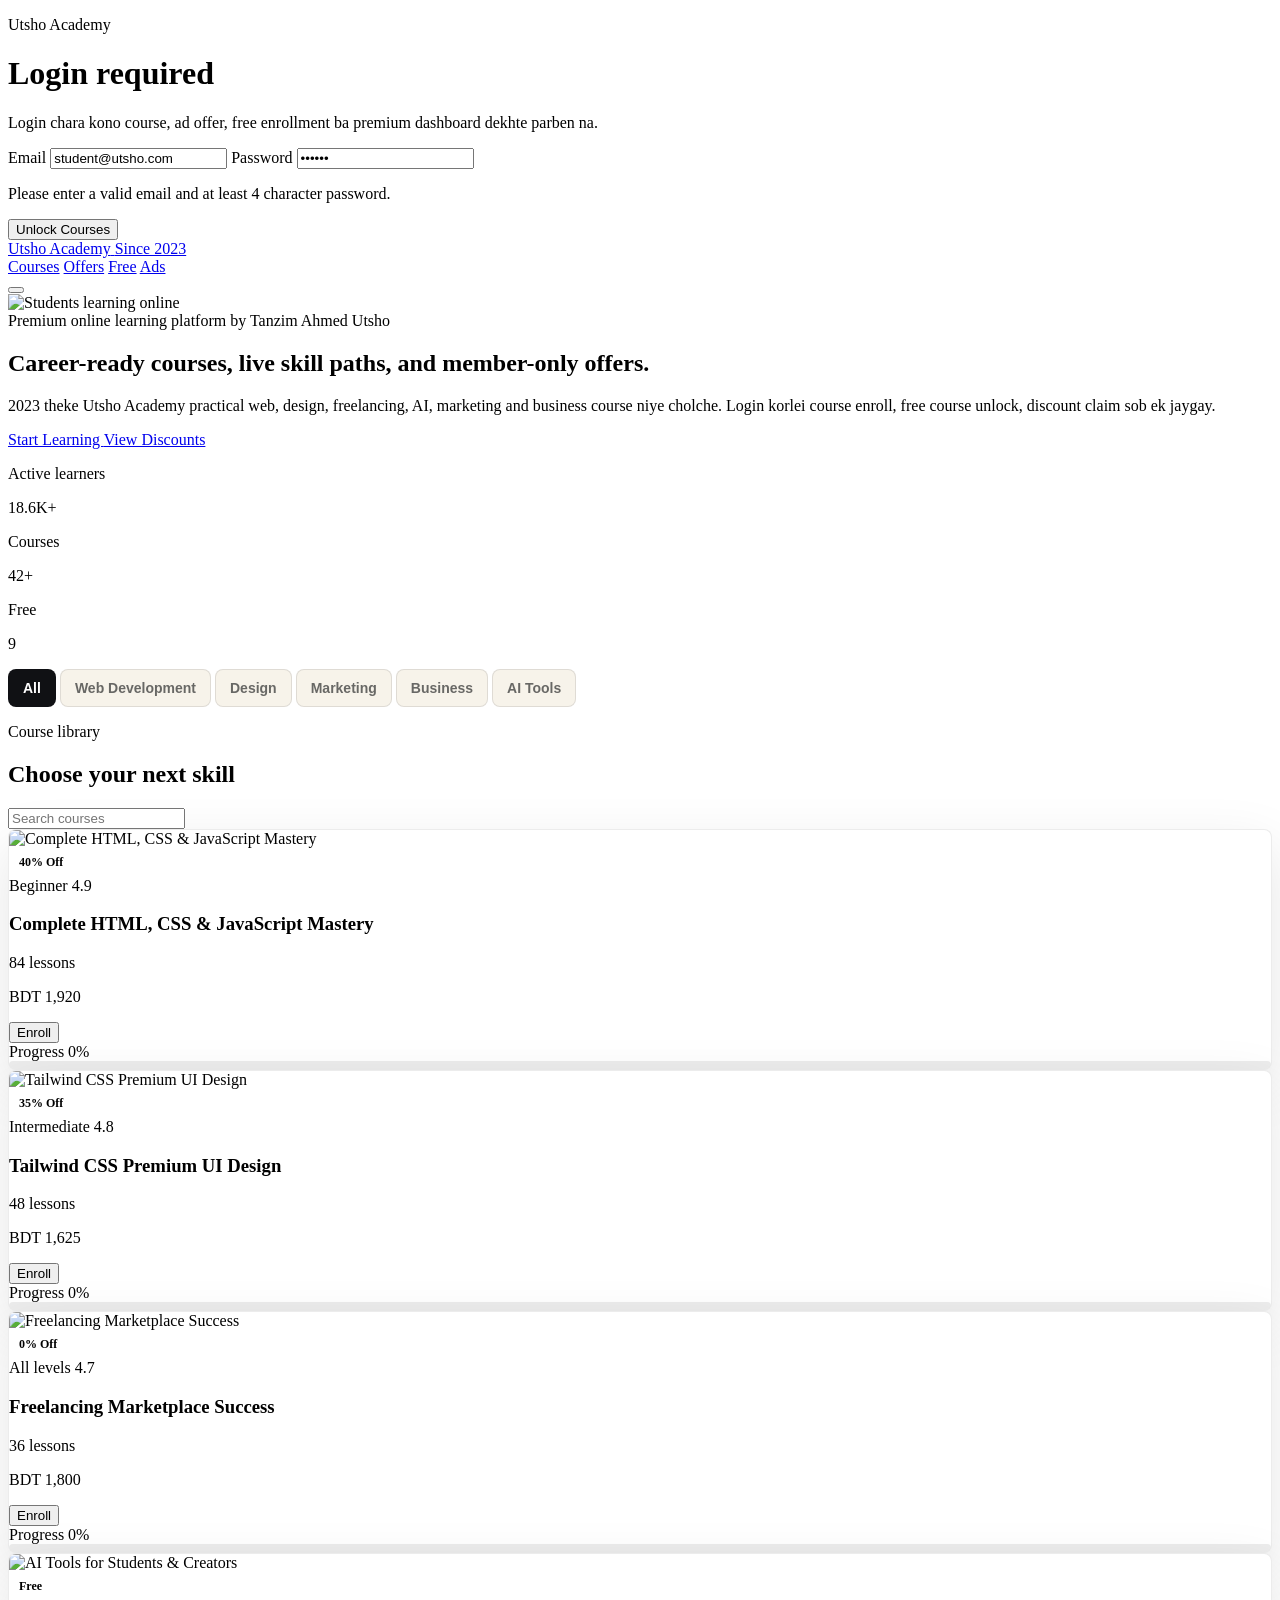
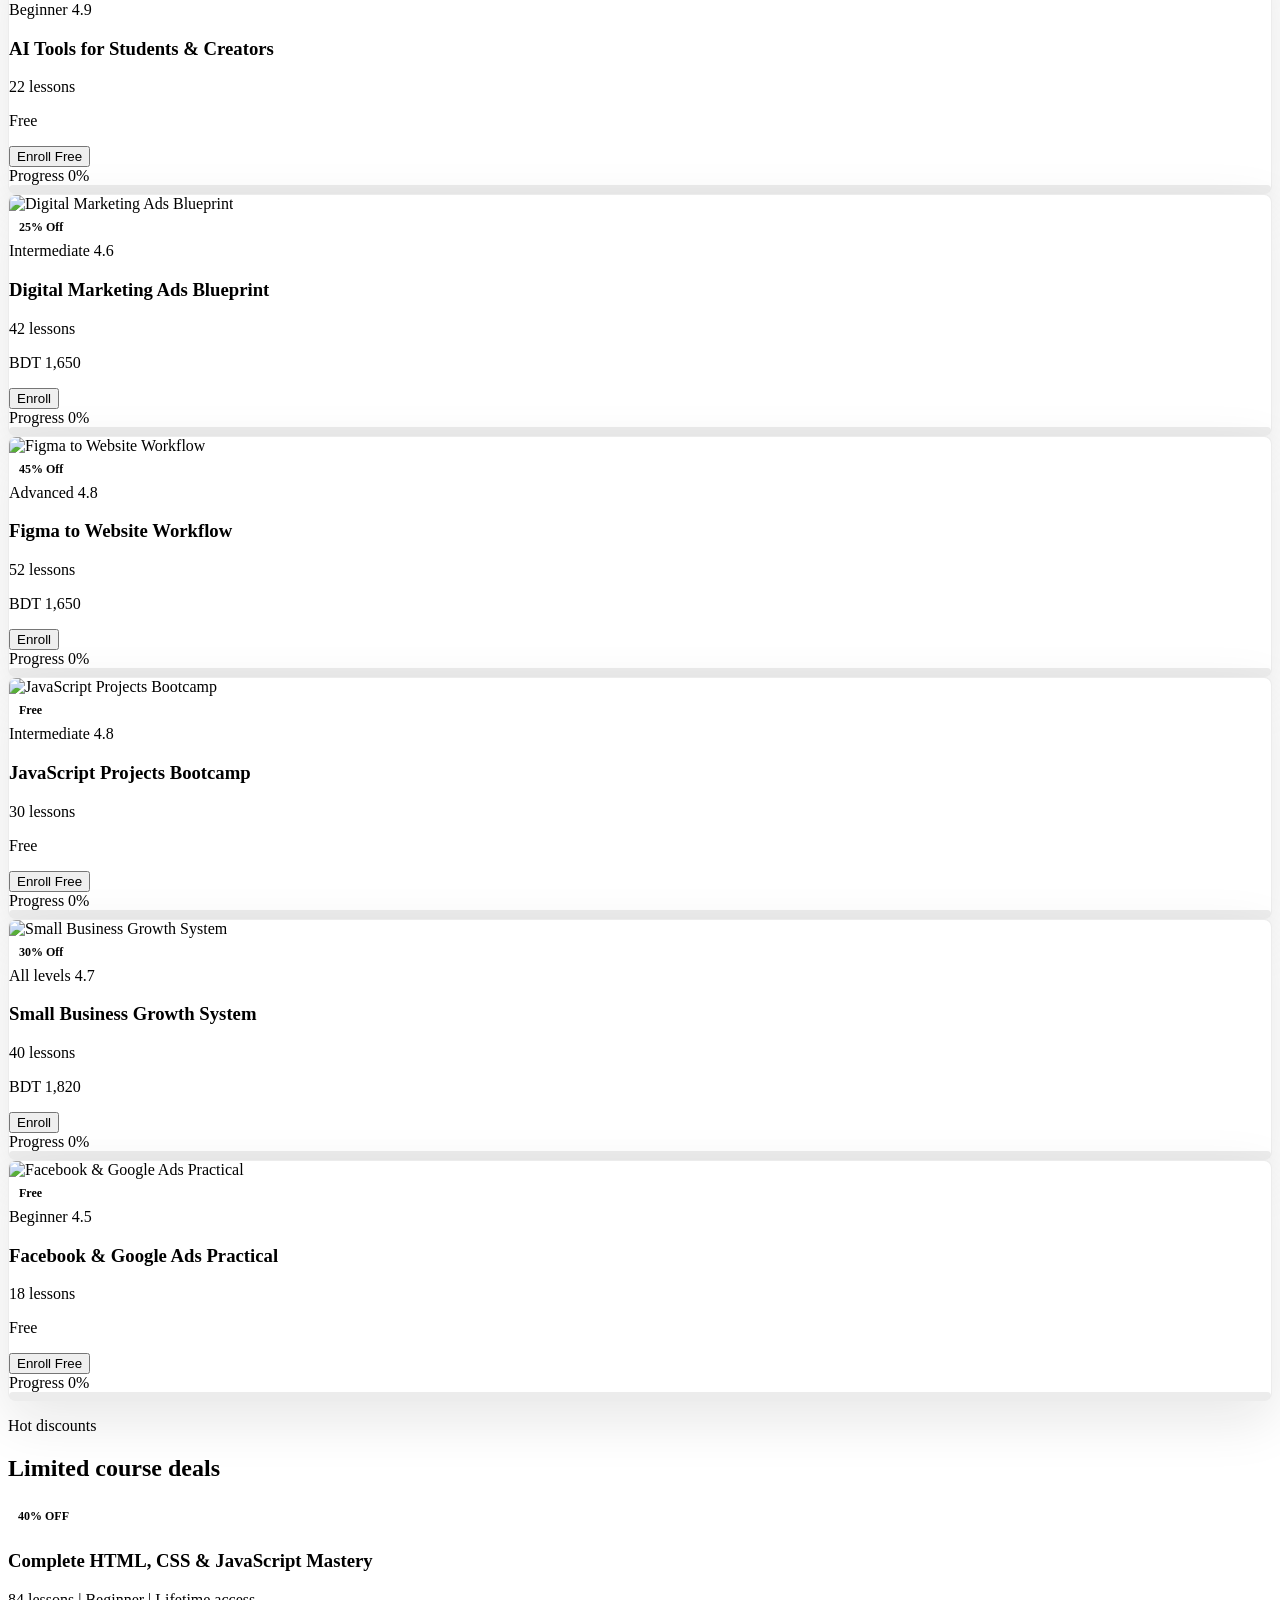
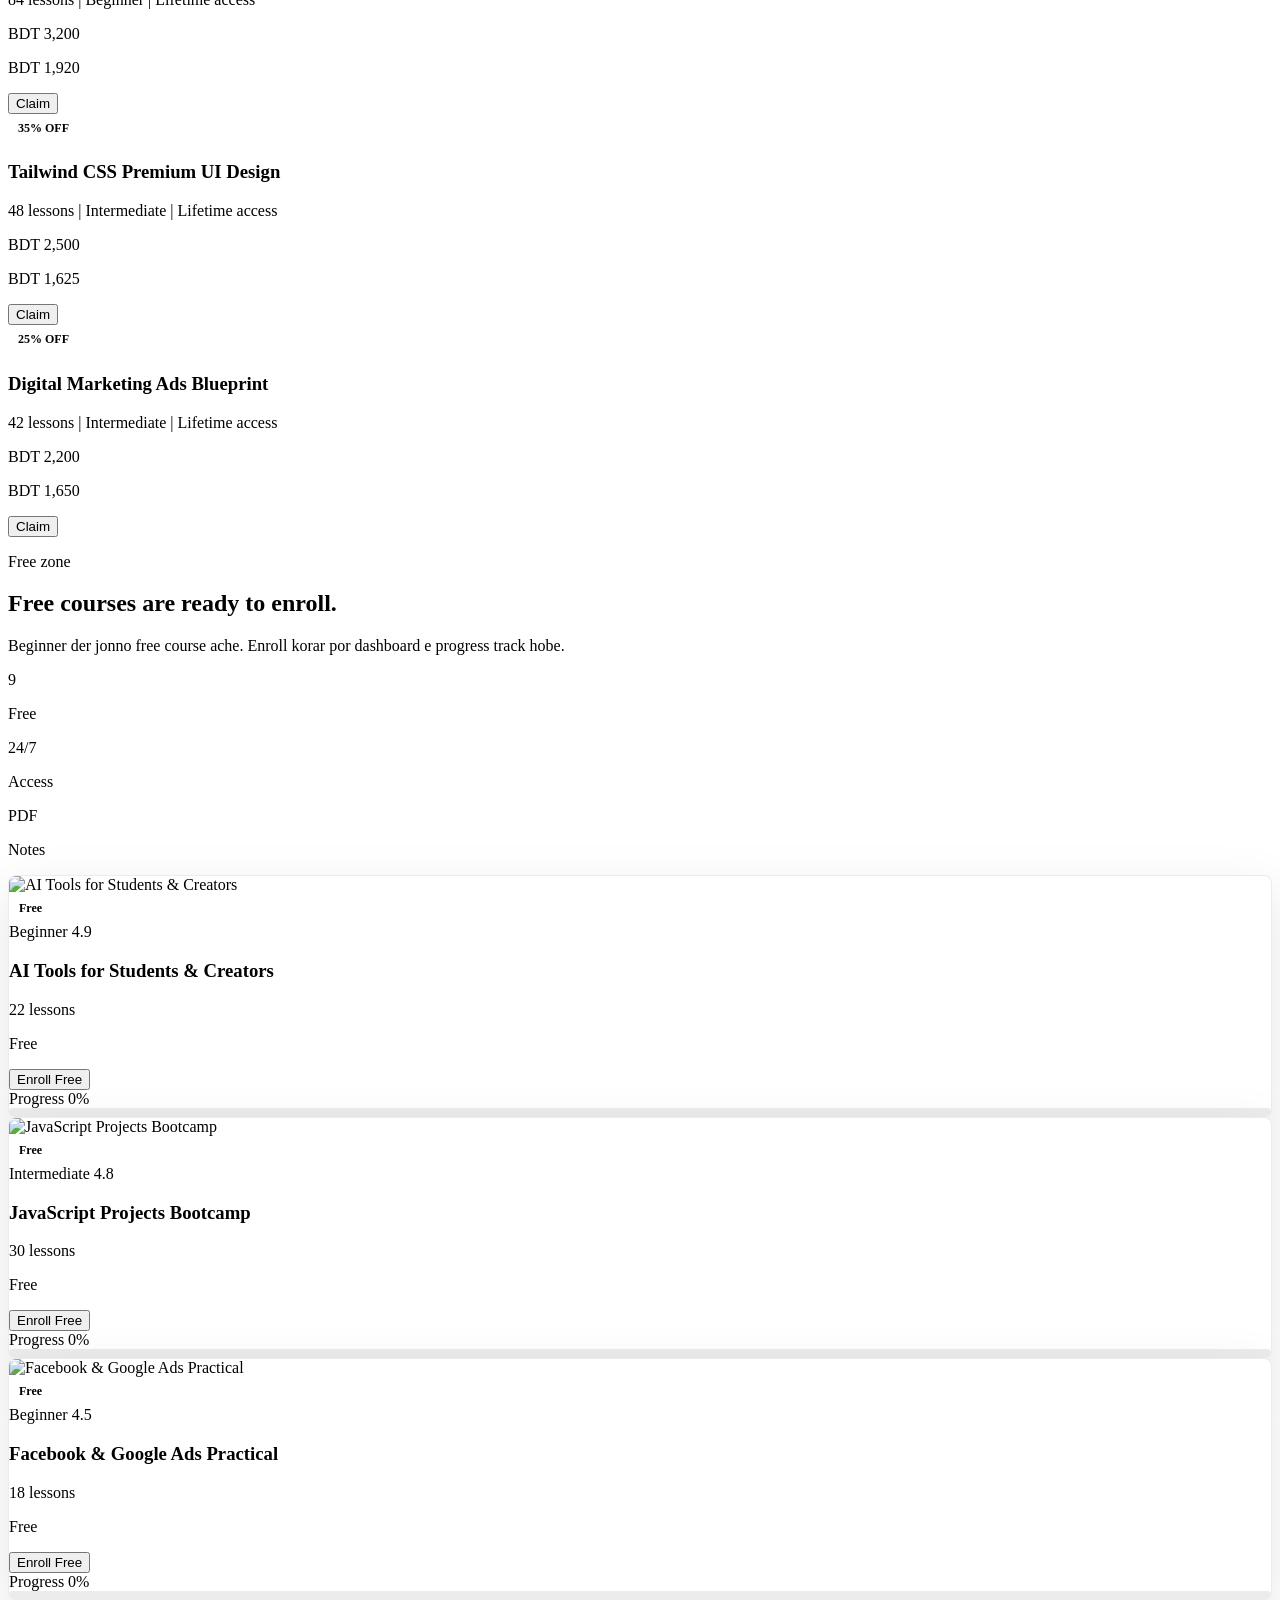
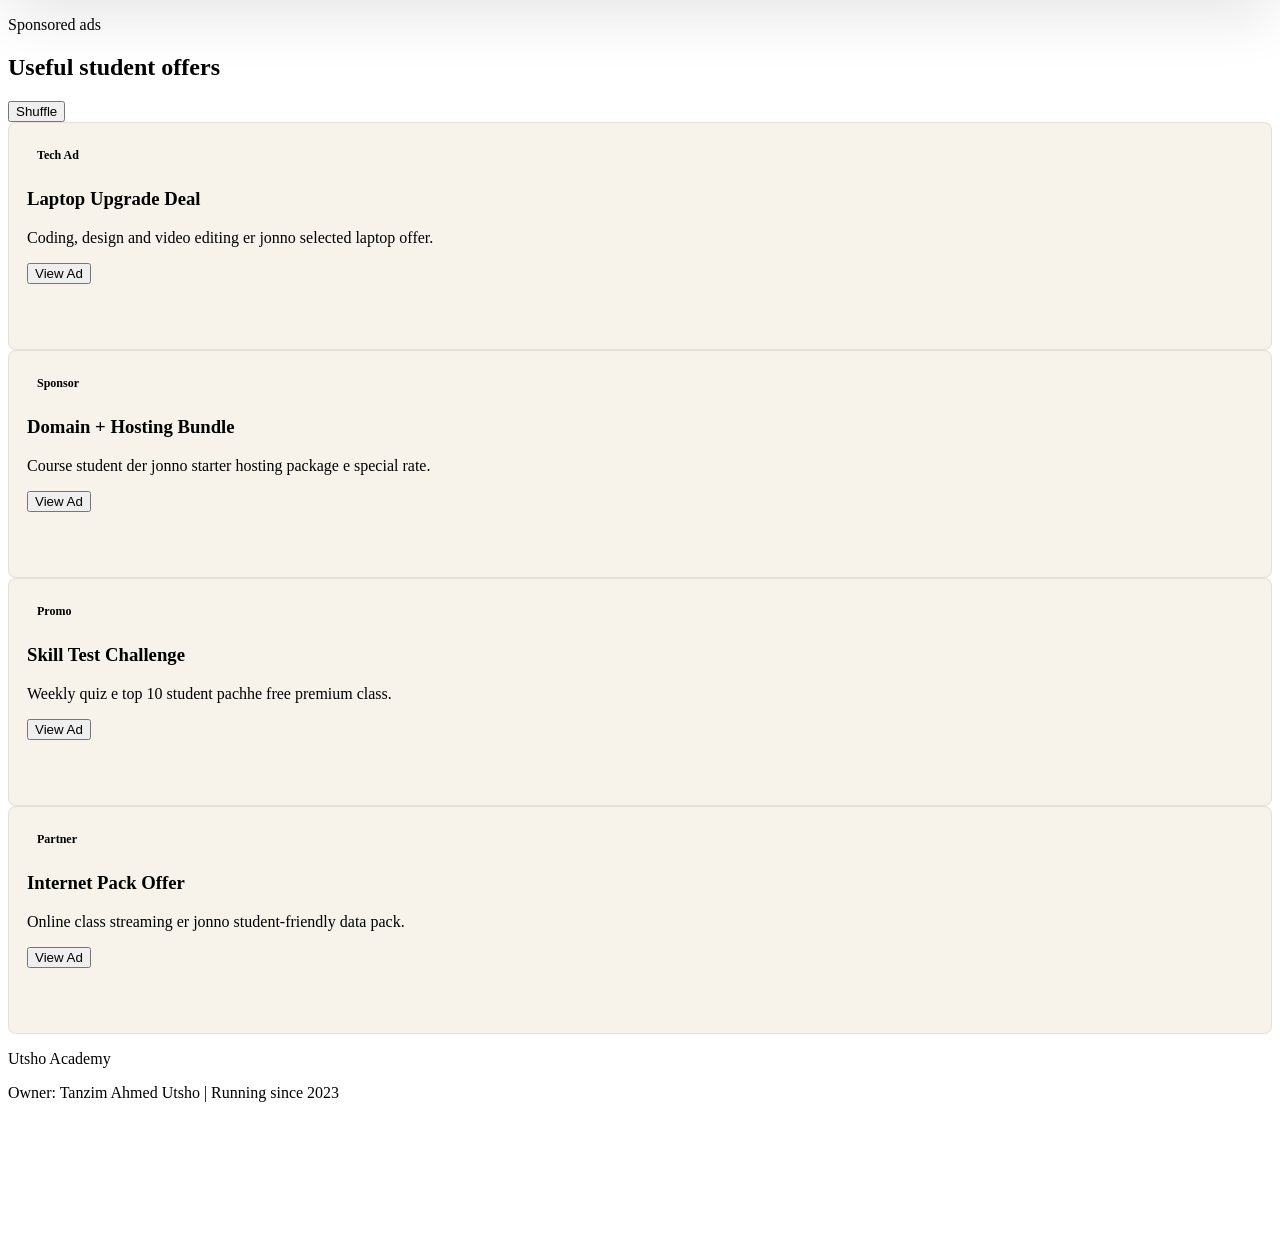
==== index.html @ 6c462307 "project setup and home page" ====
<!DOCTYPE html>
<html lang="en">
  <head>
    <meta charset="UTF-8" />
    <meta name="viewport" content="width=device-width, initial-scale=1.0" />
    <title>Utsho Academy | Premium Online Courses</title>
    <script src="https://cdn.tailwindcss.com"></script>
    <script>
      tailwind.config = {
        theme: {
          extend: {
            fontFamily: {
              display: ["Inter", "ui-sans-serif", "system-ui"],
            },
            colors: {
              ink: "#101114",
              gold: "#d8a84f",
              mint: "#2fbf8f",
              fire: "#ff6b4a",
            },
            boxShadow: {
              glow: "0 24px 80px rgba(216, 168, 79, .22)",
              panel: "0 18px 55px rgba(16, 17, 20, .12)",
            },
          },
        },
      };
    </script>
    <link rel="preconnect" href="https://fonts.googleapis.com" />
    <link rel="preconnect" href="https://fonts.gstatic.com" crossorigin />
    <link
      href="https://fonts.googleapis.com/css2?family=Inter:wght@400;500;600;700;800;900&display=swap"
      rel="stylesheet"
    />
    <link rel="stylesheet" href="styles.css" />
  </head>
  <body class="bg-[#f7f3ea] font-display text-ink">
    <div id="loginGate" class="fixed inset-0 z-50 grid place-items-center bg-ink/95 px-4">
      <div class="absolute inset-0 login-visual"></div>
      <div class="relative w-full max-w-md overflow-hidden rounded-lg border border-white/15 bg-white/10 p-6 text-white shadow-glow backdrop-blur-2xl">
        <div class="mb-6 flex items-center justify-between">
          <div>
            <p class="text-sm font-semibold uppercase tracking-[0.24em] text-gold">Utsho Academy</p>
            <h1 class="mt-2 text-3xl font-black">Login required</h1>
          </div>
          <div class="grid h-12 w-12 place-items-center rounded-lg bg-gold text-ink">
            <i data-lucide="lock-keyhole" class="h-6 w-6"></i>
          </div>
        </div>
        <p class="mb-5 text-sm leading-6 text-white/75">
          Login chara kono course, ad offer, free enrollment ba premium dashboard dekhte parben na.
        </p>
        <form id="loginForm" class="space-y-4">
          <label class="block">
            <span class="mb-2 block text-sm font-semibold text-white/80">Email</span>
            <input
              id="emailInput"
              type="email"
              required
              value="student@utsho.com"
              class="w-full rounded-lg border border-white/15 bg-white/10 px-4 py-3 text-white outline-none transition placeholder:text-white/40 focus:border-gold"
              placeholder="student@utsho.com"
            />
          </label>
          <label class="block">
            <span class="mb-2 block text-sm font-semibold text-white/80">Password</span>
            <input
              id="passwordInput"
              type="password"
              required
              value="123456"
              class="w-full rounded-lg border border-white/15 bg-white/10 px-4 py-3 text-white outline-none transition placeholder:text-white/40 focus:border-gold"
              placeholder="123456"
            />
          </label>
          <p id="loginError" class="hidden rounded-lg bg-fire/15 px-4 py-3 text-sm text-red-100">
            Please enter a valid email and at least 4 character password.
          </p>
          <button type="submit" class="flex w-full items-center justify-center gap-2 rounded-lg bg-gold px-5 py-3 font-black text-ink transition hover:bg-[#e6bd68]">
            <i data-lucide="log-in" class="h-5 w-5"></i>
            Unlock Courses
          </button>
        </form>
      </div>
    </div>

    <main id="app" class="min-h-screen opacity-0 transition duration-500">
      <header class="sticky top-0 z-40 border-b border-black/5 bg-[#f7f3ea]/85 backdrop-blur-xl">
        <nav class="mx-auto flex max-w-7xl items-center justify-between px-4 py-4 sm:px-6 lg:px-8">
          <a href="#home" class="flex items-center gap-3">
            <span class="grid h-10 w-10 place-items-center rounded-lg bg-ink text-gold">
              <i data-lucide="graduation-cap" class="h-5 w-5"></i>
            </span>
            <span>
              <span class="block text-lg font-black leading-none">Utsho Academy</span>
              <span class="text-xs font-bold uppercase tracking-[0.2em] text-black/45">Since 2023</span>
            </span>
          </a>
          <div class="hidden items-center gap-6 text-sm font-bold text-black/60 md:flex">
            <a class="hover:text-ink" href="#courses">Courses</a>
            <a class="hover:text-ink" href="#offers">Offers</a>
            <a class="hover:text-ink" href="#free">Free</a>
            <a class="hover:text-ink" href="#ads">Ads</a>
          </div>
          <div class="flex items-center gap-2">
            <span id="studentName" class="hidden rounded-lg border border-black/10 bg-white px-3 py-2 text-sm font-bold shadow-sm sm:inline-flex"></span>
            <button id="logoutBtn" class="grid h-10 w-10 place-items-center rounded-lg border border-black/10 bg-white shadow-sm transition hover:bg-ink hover:text-white" title="Logout">
              <i data-lucide="log-out" class="h-5 w-5"></i>
            </button>
          </div>
        </nav>
      </header>

      <section id="home" class="relative overflow-hidden bg-ink text-white">
        <img
          class="absolute inset-0 h-full w-full object-cover opacity-40"
          src="https://images.unsplash.com/photo-1522202176988-66273c2fd55f?auto=format&fit=crop&w=1800&q=80"
          alt="Students learning online"
        />
        <div class="absolute inset-0 bg-[linear-gradient(90deg,rgba(16,17,20,.94),rgba(16,17,20,.68),rgba(16,17,20,.25))]"></div>
        <div class="relative mx-auto grid min-h-[680px] max-w-7xl items-center gap-10 px-4 py-16 sm:px-6 lg:grid-cols-[1fr_.82fr] lg:px-8">
          <div class="max-w-3xl">
            <div class="mb-5 inline-flex items-center gap-2 rounded-lg border border-white/15 bg-white/10 px-3 py-2 text-sm font-bold text-gold backdrop-blur">
              <i data-lucide="sparkles" class="h-4 w-4"></i>
              Premium online learning platform by Tanzim Ahmed Utsho
            </div>
            <h2 class="max-w-4xl text-5xl font-black leading-[1.02] tracking-[-0.02em] sm:text-6xl lg:text-7xl">
              Career-ready courses, live skill paths, and member-only offers.
            </h2>
            <p class="mt-6 max-w-2xl text-lg leading-8 text-white/78">
              2023 theke Utsho Academy practical web, design, freelancing, AI, marketing and business course niye cholche. Login korlei course enroll, free course unlock, discount claim sob ek jaygay.
            </p>
            <div class="mt-8 flex flex-wrap gap-3">
              <a href="#courses" class="flex items-center gap-2 rounded-lg bg-gold px-5 py-3 font-black text-ink transition hover:bg-[#e8bd68]">
                <i data-lucide="play-circle" class="h-5 w-5"></i>
                Start Learning
              </a>
              <a href="#offers" class="flex items-center gap-2 rounded-lg border border-white/15 bg-white/10 px-5 py-3 font-black text-white backdrop-blur transition hover:bg-white/20">
                <i data-lucide="badge-percent" class="h-5 w-5"></i>
                View Discounts
              </a>
            </div>
          </div>
          <div class="self-end pb-2">
            <div class="grid gap-3 rounded-lg border border-white/15 bg-white/10 p-4 shadow-glow backdrop-blur-xl">
              <div class="flex items-center justify-between rounded-lg bg-white p-4 text-ink">
                <div>
                  <p class="text-sm font-bold text-black/45">Active learners</p>
                  <p class="text-3xl font-black">18.6K+</p>
                </div>
                <i data-lucide="users" class="h-8 w-8 text-mint"></i>
              </div>
              <div class="grid grid-cols-2 gap-3">
                <div class="rounded-lg bg-gold p-4 text-ink">
                  <p class="text-sm font-bold opacity-70">Courses</p>
                  <p class="text-3xl font-black">42+</p>
                </div>
                <div class="rounded-lg bg-mint p-4 text-ink">
                  <p class="text-sm font-bold opacity-70">Free</p>
                  <p class="text-3xl font-black">9</p>
                </div>
              </div>
            </div>
          </div>
        </div>
      </section>

      <section class="border-b border-black/5 bg-white py-4">
        <div class="mx-auto flex max-w-7xl gap-3 overflow-x-auto px-4 sm:px-6 lg:px-8">
          <button data-filter="all" class="filter-btn active">All</button>
          <button data-filter="web" class="filter-btn">Web Development</button>
          <button data-filter="design" class="filter-btn">Design</button>
          <button data-filter="marketing" class="filter-btn">Marketing</button>
          <button data-filter="business" class="filter-btn">Business</button>
          <button data-filter="ai" class="filter-btn">AI Tools</button>
        </div>
      </section>

      <section id="courses" class="mx-auto max-w-7xl px-4 py-14 sm:px-6 lg:px-8">
        <div class="mb-8 flex flex-col justify-between gap-4 md:flex-row md:items-end">
          <div>
            <p class="text-sm font-black uppercase tracking-[0.22em] text-gold">Course library</p>
            <h2 class="mt-2 text-4xl font-black tracking-[-0.02em]">Choose your next skill</h2>
          </div>
          <div class="relative w-full md:max-w-sm">
            <i data-lucide="search" class="pointer-events-none absolute left-4 top-1/2 h-5 w-5 -translate-y-1/2 text-black/35"></i>
            <input id="searchInput" class="w-full rounded-lg border border-black/10 bg-white py-3 pl-12 pr-4 font-semibold shadow-sm outline-none focus:border-gold" placeholder="Search courses" />
          </div>
        </div>
        <div id="courseGrid" class="grid gap-5 sm:grid-cols-2 lg:grid-cols-3"></div>
      </section>

      <section id="offers" class="bg-ink py-14 text-white">
        <div class="mx-auto max-w-7xl px-4 sm:px-6 lg:px-8">
          <div class="mb-8 flex items-end justify-between gap-4">
            <div>
              <p class="text-sm font-black uppercase tracking-[0.22em] text-gold">Hot discounts</p>
              <h2 class="mt-2 text-4xl font-black tracking-[-0.02em]">Limited course deals</h2>
            </div>
            <i data-lucide="tags" class="hidden h-10 w-10 text-gold sm:block"></i>
          </div>
          <div id="dealGrid" class="grid gap-5 md:grid-cols-3"></div>
        </div>
      </section>

      <section id="free" class="mx-auto grid max-w-7xl gap-6 px-4 py-14 sm:px-6 lg:grid-cols-[.85fr_1.15fr] lg:px-8">
        <div class="rounded-lg bg-white p-6 shadow-panel">
          <p class="text-sm font-black uppercase tracking-[0.22em] text-mint">Free zone</p>
          <h2 class="mt-2 text-4xl font-black tracking-[-0.02em]">Free courses are ready to enroll.</h2>
          <p class="mt-4 text-black/60">
            Beginner der jonno free course ache. Enroll korar por dashboard e progress track hobe.
          </p>
          <div class="mt-6 grid grid-cols-3 gap-3">
            <div class="rounded-lg bg-[#eefaf6] p-4">
              <p class="text-2xl font-black">9</p>
              <p class="text-xs font-bold text-black/45">Free</p>
            </div>
            <div class="rounded-lg bg-[#fff6e5] p-4">
              <p class="text-2xl font-black">24/7</p>
              <p class="text-xs font-bold text-black/45">Access</p>
            </div>
            <div class="rounded-lg bg-[#feece7] p-4">
              <p class="text-2xl font-black">PDF</p>
              <p class="text-xs font-bold text-black/45">Notes</p>
            </div>
          </div>
        </div>
        <div id="freeGrid" class="grid gap-5 sm:grid-cols-2"></div>
      </section>

      <section id="ads" class="bg-white py-14">
        <div class="mx-auto max-w-7xl px-4 sm:px-6 lg:px-8">
          <div class="mb-8 flex items-end justify-between gap-4">
            <div>
              <p class="text-sm font-black uppercase tracking-[0.22em] text-fire">Sponsored ads</p>
              <h2 class="mt-2 text-4xl font-black tracking-[-0.02em]">Useful student offers</h2>
            </div>
            <button id="shuffleAds" class="flex items-center gap-2 rounded-lg border border-black/10 bg-[#f7f3ea] px-4 py-3 font-black transition hover:bg-ink hover:text-white">
              <i data-lucide="shuffle" class="h-5 w-5"></i>
              Shuffle
            </button>
          </div>
          <div id="adGrid" class="grid gap-5 md:grid-cols-2 lg:grid-cols-4"></div>
        </div>
      </section>

      <footer class="bg-ink px-4 py-8 text-white sm:px-6 lg:px-8">
        <div class="mx-auto flex max-w-7xl flex-col justify-between gap-4 md:flex-row md:items-center">
          <div>
            <p class="text-xl font-black">Utsho Academy</p>
            <p class="text-sm text-white/55">Owner: Tanzim Ahmed Utsho | Running since 2023</p>
          </div>
          <div class="flex gap-2">
            <a class="footer-icon" href="#home" title="Home"><i data-lucide="home" class="h-5 w-5"></i></a>
            <a class="footer-icon" href="#courses" title="Courses"><i data-lucide="book-open" class="h-5 w-5"></i></a>
            <a class="footer-icon" href="#offers" title="Offers"><i data-lucide="gift" class="h-5 w-5"></i></a>
          </div>
        </div>
      </footer>
    </main>

    <div id="toast" class="pointer-events-none fixed bottom-5 left-1/2 z-50 hidden -translate-x-1/2 rounded-lg bg-ink px-5 py-3 text-sm font-bold text-white shadow-panel"></div>

    <script src="https://unpkg.com/lucide@latest/dist/umd/lucide.min.js"></script>
    <script src="app.js"></script>
  </body>
</html>
---- styles.css ----
html {
  scroll-behavior: smooth;
}

body {
  min-width: 320px;
}

.login-visual {
  background:
    linear-gradient(120deg, rgba(216, 168, 79, 0.2), transparent 42%),
    url("https://images.unsplash.com/photo-1516321318423-f06f85e504b3?auto=format&fit=crop&w=1600&q=80") center/cover;
  opacity: 0.42;
}

.filter-btn {
  flex: 0 0 auto;
  border: 1px solid rgba(16, 17, 20, 0.1);
  border-radius: 8px;
  background: #f7f3ea;
  padding: 10px 14px;
  font-size: 14px;
  font-weight: 800;
  color: rgba(16, 17, 20, 0.62);
  transition: 180ms ease;
}

.filter-btn:hover,
.filter-btn.active {
  background: #101114;
  color: #ffffff;
}

.course-card {
  overflow: hidden;
  border: 1px solid rgba(16, 17, 20, 0.08);
  border-radius: 8px;
  background: #ffffff;
  box-shadow: 0 18px 55px rgba(16, 17, 20, 0.1);
}

.course-card img {
  height: 210px;
  width: 100%;
  object-fit: cover;
}

.badge {
  display: inline-flex;
  align-items: center;
  gap: 6px;
  border-radius: 8px;
  padding: 7px 10px;
  font-size: 12px;
  font-weight: 900;
}

.footer-icon {
  display: grid;
  height: 42px;
  width: 42px;
  place-items: center;
  border: 1px solid rgba(255, 255, 255, 0.12);
  border-radius: 8px;
  background: rgba(255, 255, 255, 0.06);
  color: #ffffff;
  transition: 180ms ease;
}

.footer-icon:hover {
  background: #d8a84f;
  color: #101114;
}

.ad-card {
  border-radius: 8px;
  border: 1px solid rgba(16, 17, 20, 0.08);
  background: #f7f3ea;
  padding: 18px;
  min-height: 190px;
}

.progress-line {
  height: 8px;
  overflow: hidden;
  border-radius: 999px;
  background: rgba(16, 17, 20, 0.08);
}

.progress-line span {
  display: block;
  height: 100%;
  border-radius: inherit;
  background: linear-gradient(90deg, #2fbf8f, #d8a84f);
}

@media (max-width: 640px) {
  .course-card img {
    height: 190px;
  }
}
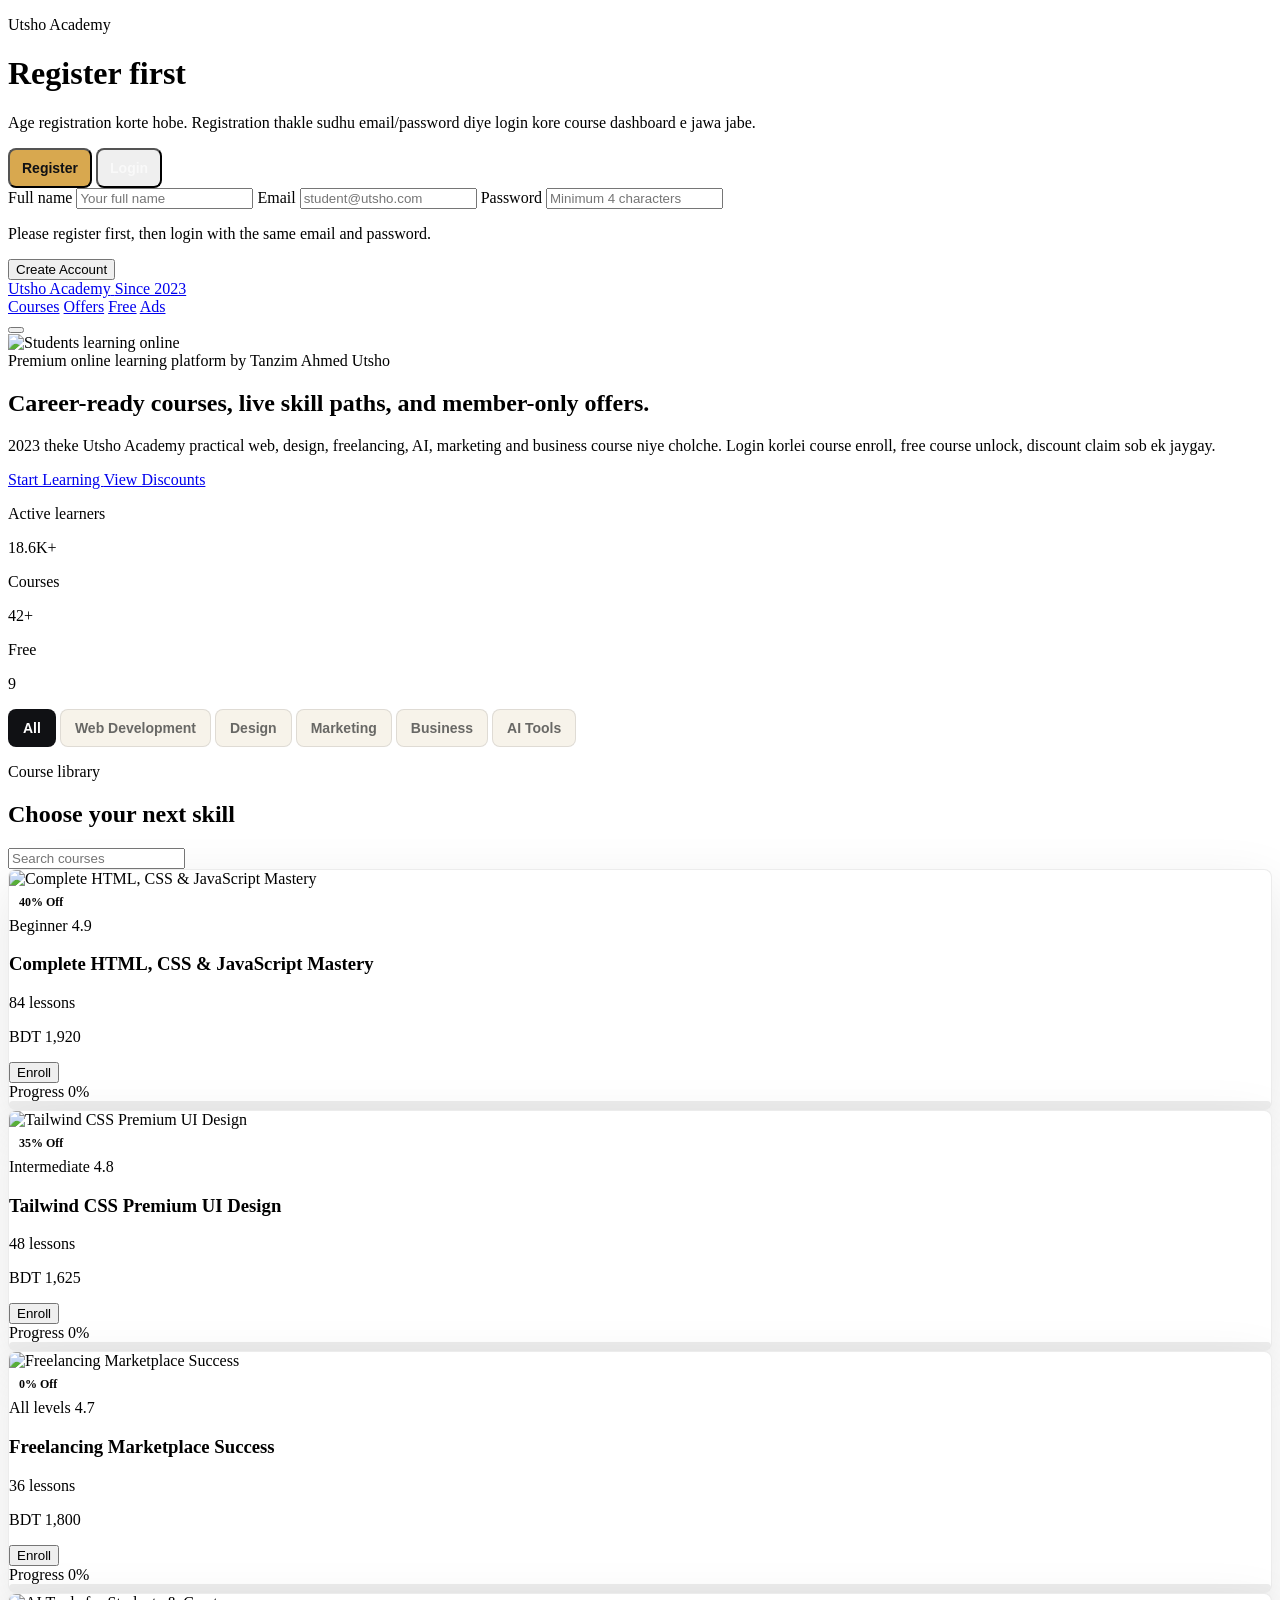
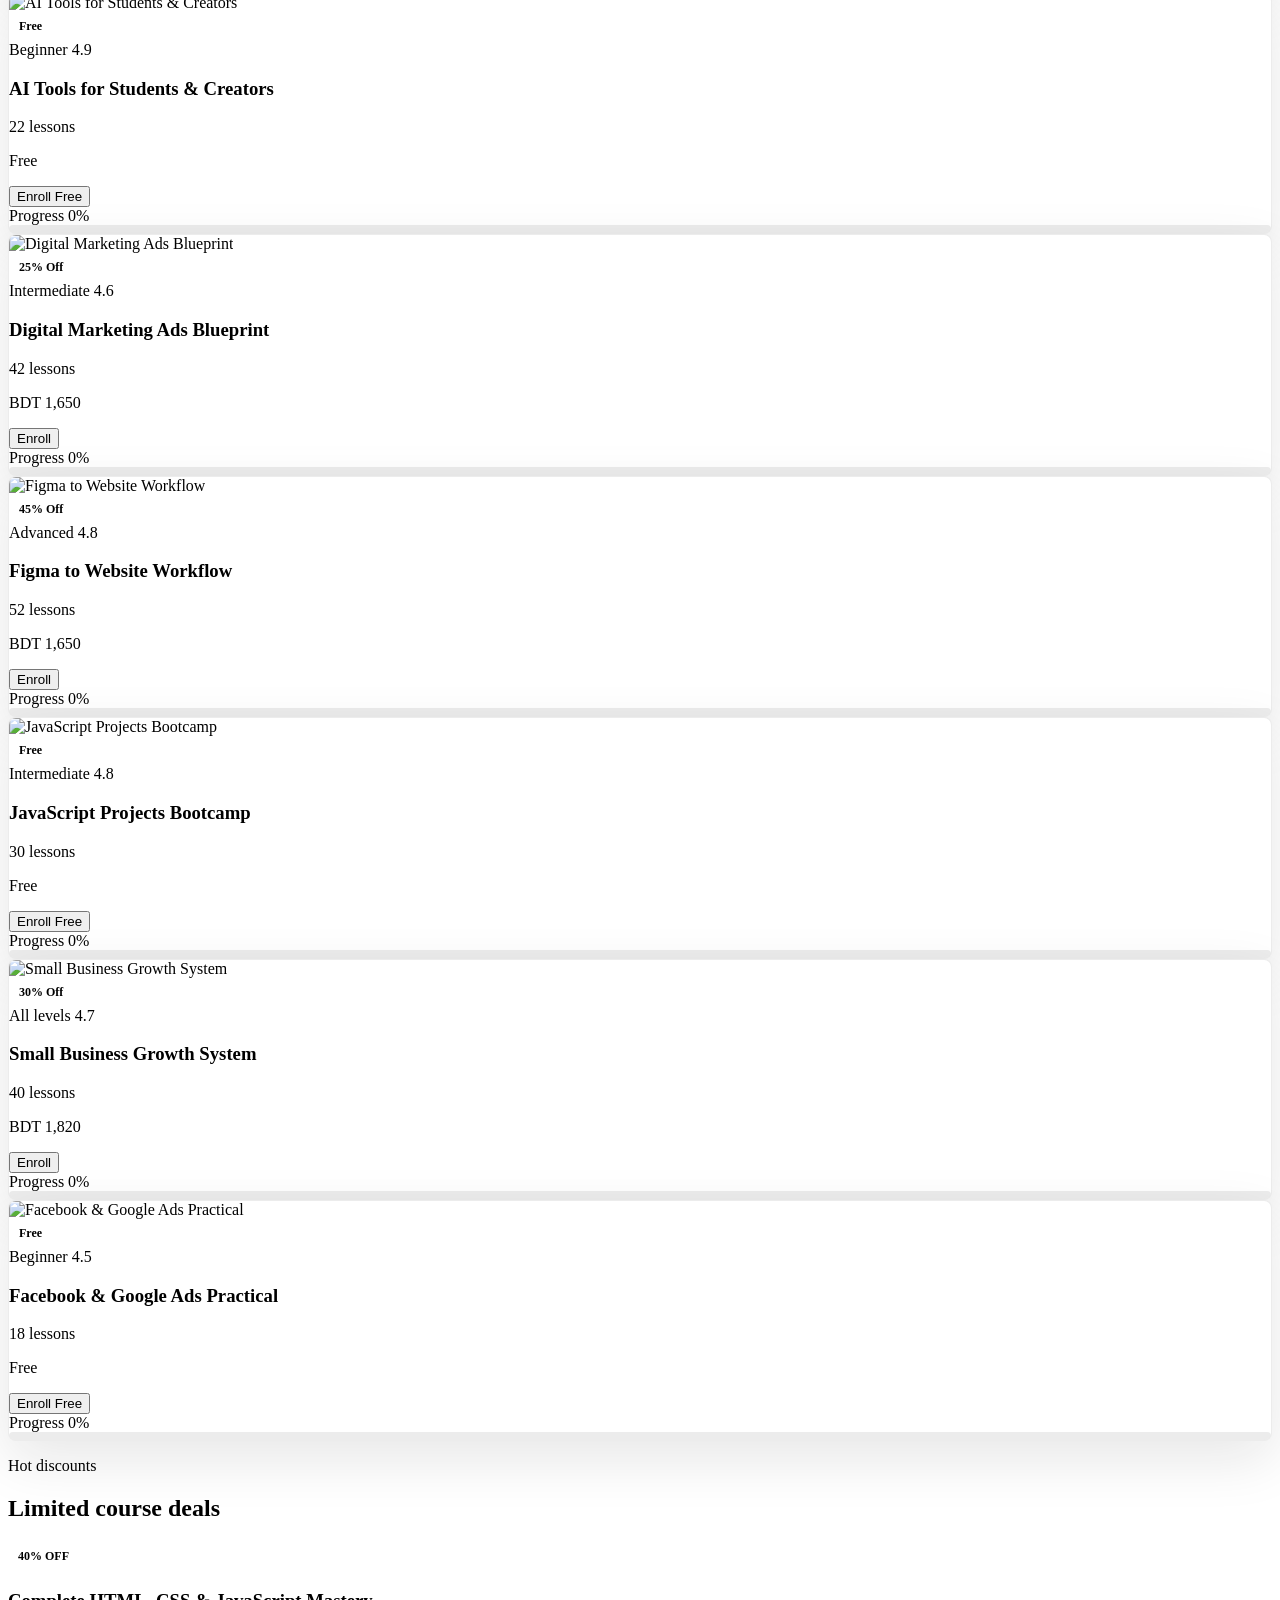
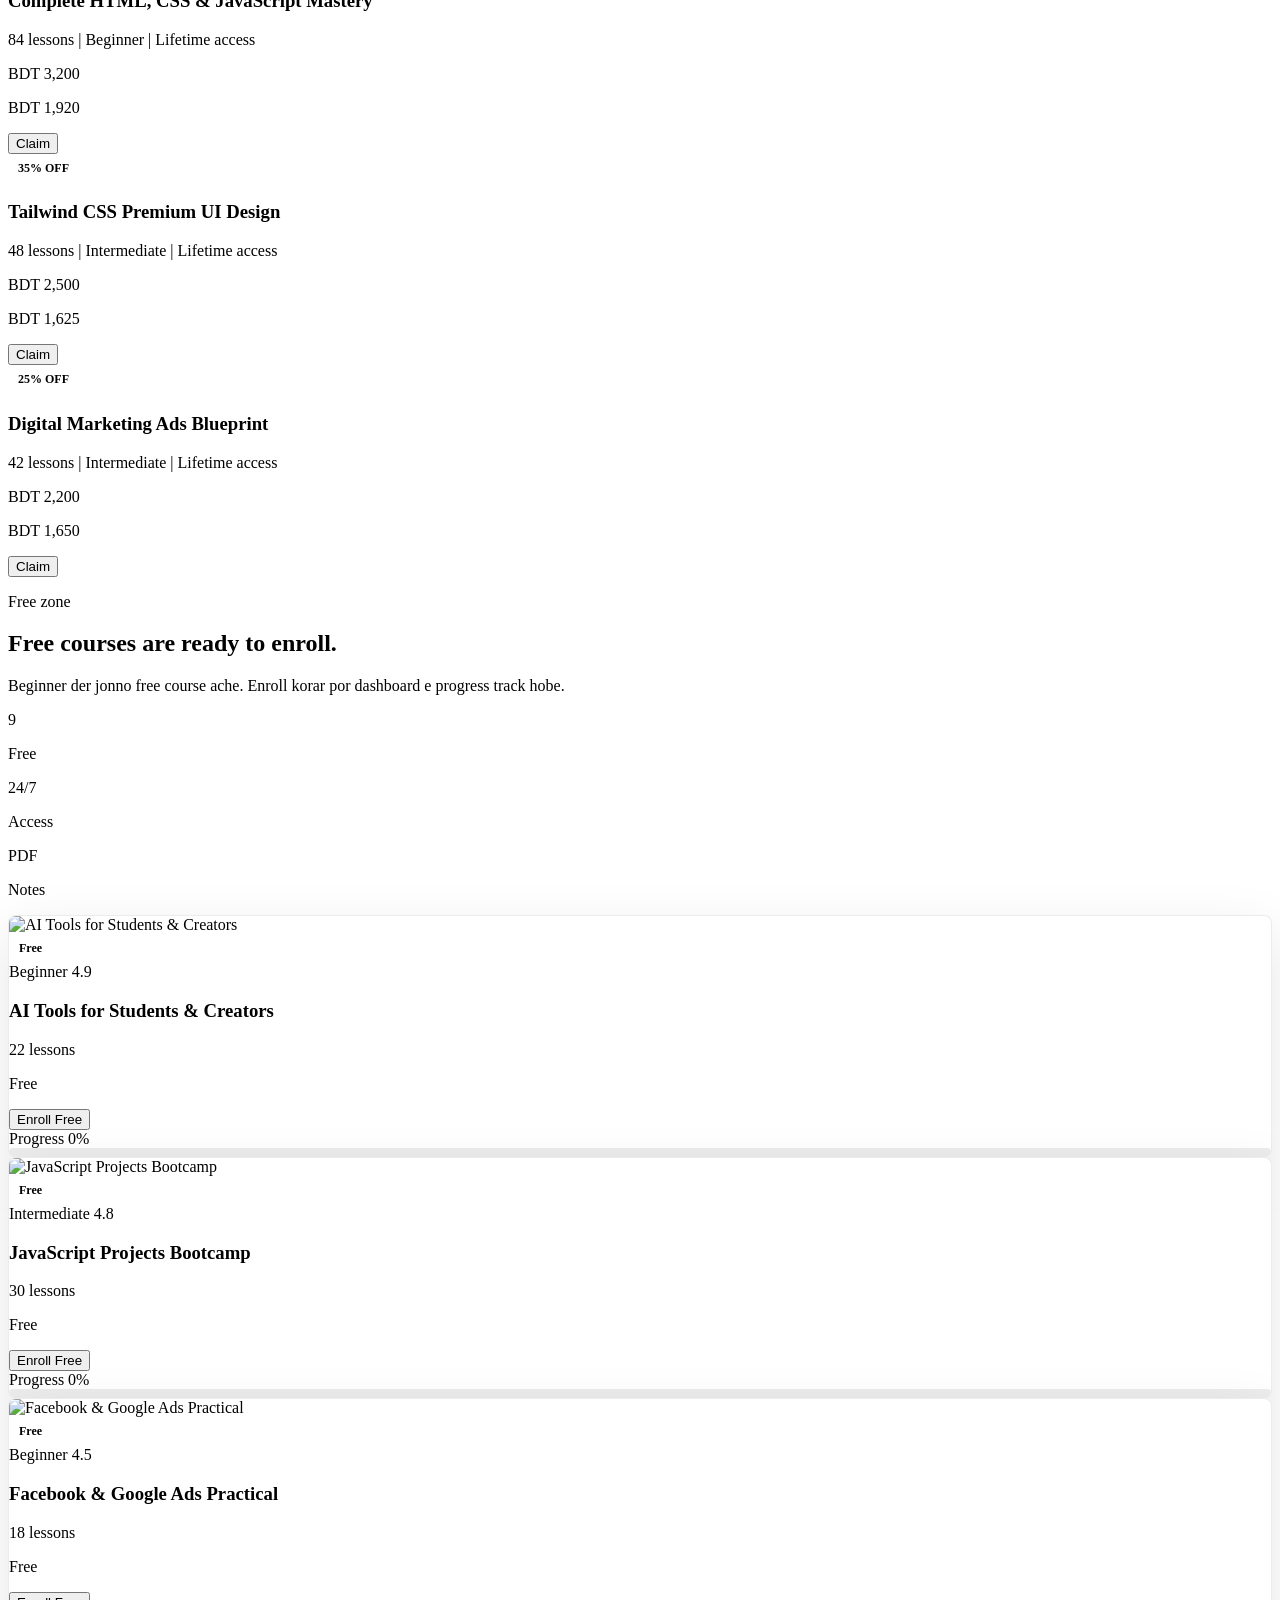
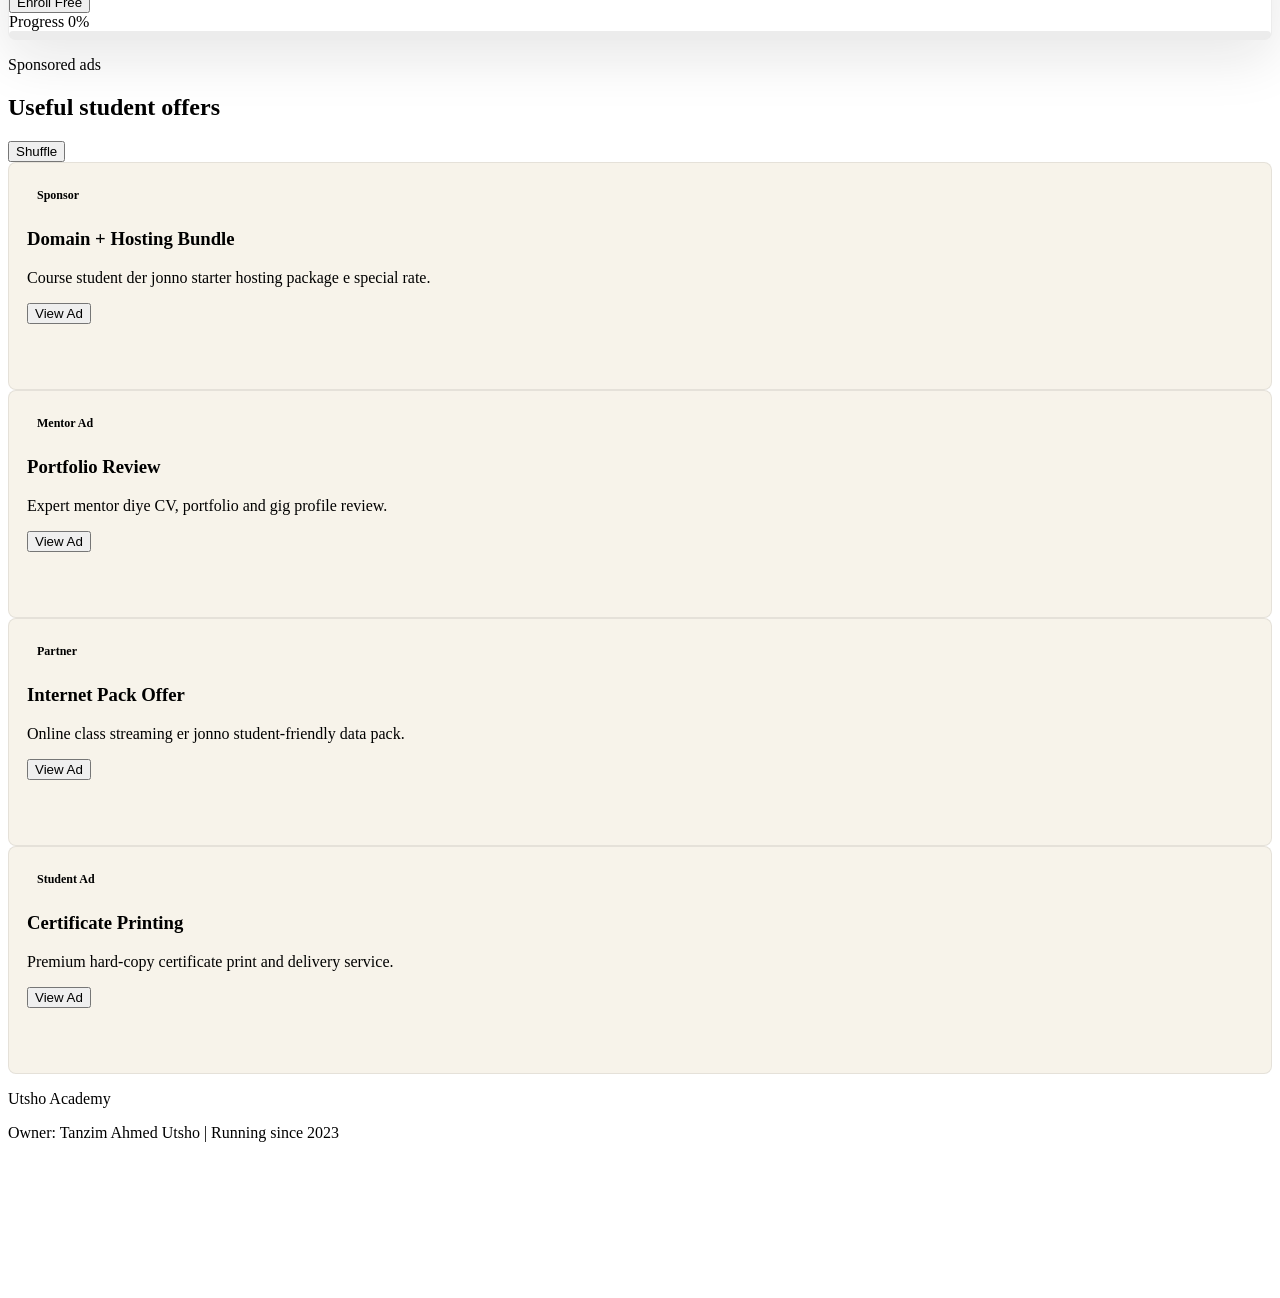
==== commit aa11dfde: "login page update and login system update" ====
--- a/index.html
+++ b/index.html
@@ -1,4 +1,4 @@
-<!DOCTYPE html>
+<!doctype html>
 <html lang="en">
   <head>
     <meta charset="UTF-8" />
@@ -35,76 +35,139 @@
     <link rel="stylesheet" href="styles.css" />
   </head>
   <body class="bg-[#f7f3ea] font-display text-ink">
-    <div id="loginGate" class="fixed inset-0 z-50 grid place-items-center bg-ink/95 px-4">
+    <div
+      id="loginGate"
+      class="fixed inset-0 z-50 grid place-items-center bg-ink/95 px-4"
+    >
       <div class="absolute inset-0 login-visual"></div>
-      <div class="relative w-full max-w-md overflow-hidden rounded-lg border border-white/15 bg-white/10 p-6 text-white shadow-glow backdrop-blur-2xl">
+      <div
+        class="relative w-full max-w-md overflow-hidden rounded-lg border border-white/15 bg-white/10 p-6 text-white shadow-glow backdrop-blur-2xl"
+      >
         <div class="mb-6 flex items-center justify-between">
           <div>
-            <p class="text-sm font-semibold uppercase tracking-[0.24em] text-gold">Utsho Academy</p>
-            <h1 class="mt-2 text-3xl font-black">Login required</h1>
-          </div>
-          <div class="grid h-12 w-12 place-items-center rounded-lg bg-gold text-ink">
+            <p
+              class="text-sm font-semibold uppercase tracking-[0.24em] text-gold"
+            >
+              Utsho Academy
+            </p>
+            <h1 id="authTitle" class="mt-2 text-3xl font-black">
+              Register first
+            </h1>
+          </div>
+          <div
+            class="grid h-12 w-12 place-items-center rounded-lg bg-gold text-ink"
+          >
             <i data-lucide="lock-keyhole" class="h-6 w-6"></i>
           </div>
         </div>
         <p class="mb-5 text-sm leading-6 text-white/75">
-          Login chara kono course, ad offer, free enrollment ba premium dashboard dekhte parben na.
+          Age registration korte hobe. Registration thakle sudhu email/password
+          diye login kore course dashboard e jawa jabe.
         </p>
+        <div
+          class="mb-5 grid grid-cols-2 gap-2 rounded-lg border border-white/15 bg-white/10 p-1"
+        >
+          <button id="registerTab" type="button" class="auth-tab active">
+            Register
+          </button>
+          <button id="loginTab" type="button" class="auth-tab">Login</button>
+        </div>
         <form id="loginForm" class="space-y-4">
+          <label id="nameField" class="block">
+            <span class="mb-2 block text-sm font-semibold text-white/80"
+              >Full name</span
+            >
+            <input
+              id="nameInput"
+              type="text"
+              required
+              value=""
+              class="w-full rounded-lg border border-white/15 bg-white/10 px-4 py-3 text-white outline-none transition placeholder:text-white/40 focus:border-gold"
+              placeholder="Your full name"
+            />
+          </label>
           <label class="block">
-            <span class="mb-2 block text-sm font-semibold text-white/80">Email</span>
+            <span class="mb-2 block text-sm font-semibold text-white/80"
+              >Email</span
+            >
             <input
               id="emailInput"
               type="email"
               required
-              value="student@utsho.com"
               class="w-full rounded-lg border border-white/15 bg-white/10 px-4 py-3 text-white outline-none transition placeholder:text-white/40 focus:border-gold"
               placeholder="student@utsho.com"
             />
           </label>
           <label class="block">
-            <span class="mb-2 block text-sm font-semibold text-white/80">Password</span>
+            <span class="mb-2 block text-sm font-semibold text-white/80"
+              >Password</span
+            >
             <input
               id="passwordInput"
               type="password"
               required
-              value="123456"
               class="w-full rounded-lg border border-white/15 bg-white/10 px-4 py-3 text-white outline-none transition placeholder:text-white/40 focus:border-gold"
-              placeholder="123456"
+              placeholder="Minimum 4 characters"
             />
           </label>
-          <p id="loginError" class="hidden rounded-lg bg-fire/15 px-4 py-3 text-sm text-red-100">
-            Please enter a valid email and at least 4 character password.
+          <p
+            id="loginError"
+            class="hidden rounded-lg bg-fire/15 px-4 py-3 text-sm text-red-100"
+          >
+            Please register first, then login with the same email and password.
           </p>
-          <button type="submit" class="flex w-full items-center justify-center gap-2 rounded-lg bg-gold px-5 py-3 font-black text-ink transition hover:bg-[#e6bd68]">
-            <i data-lucide="log-in" class="h-5 w-5"></i>
-            Unlock Courses
+          <button
+            type="submit"
+            class="flex w-full items-center justify-center gap-2 rounded-lg bg-gold px-5 py-3 font-black text-ink transition hover:bg-[#e6bd68]"
+          >
+            <i id="authButtonIcon" data-lucide="user-plus" class="h-5 w-5"></i>
+            <span id="authButtonText">Create Account</span>
           </button>
         </form>
       </div>
     </div>
 
     <main id="app" class="min-h-screen opacity-0 transition duration-500">
-      <header class="sticky top-0 z-40 border-b border-black/5 bg-[#f7f3ea]/85 backdrop-blur-xl">
-        <nav class="mx-auto flex max-w-7xl items-center justify-between px-4 py-4 sm:px-6 lg:px-8">
+      <header
+        class="sticky top-0 z-40 border-b border-black/5 bg-[#f7f3ea]/85 backdrop-blur-xl"
+      >
+        <nav
+          class="mx-auto flex max-w-7xl items-center justify-between px-4 py-4 sm:px-6 lg:px-8"
+        >
           <a href="#home" class="flex items-center gap-3">
-            <span class="grid h-10 w-10 place-items-center rounded-lg bg-ink text-gold">
+            <span
+              class="grid h-10 w-10 place-items-center rounded-lg bg-ink text-gold"
+            >
               <i data-lucide="graduation-cap" class="h-5 w-5"></i>
             </span>
             <span>
-              <span class="block text-lg font-black leading-none">Utsho Academy</span>
-              <span class="text-xs font-bold uppercase tracking-[0.2em] text-black/45">Since 2023</span>
+              <span class="block text-lg font-black leading-none"
+                >Utsho Academy</span
+              >
+              <span
+                class="text-xs font-bold uppercase tracking-[0.2em] text-black/45"
+                >Since 2023</span
+              >
             </span>
           </a>
-          <div class="hidden items-center gap-6 text-sm font-bold text-black/60 md:flex">
+          <div
+            class="hidden items-center gap-6 text-sm font-bold text-black/60 md:flex"
+          >
             <a class="hover:text-ink" href="#courses">Courses</a>
             <a class="hover:text-ink" href="#offers">Offers</a>
             <a class="hover:text-ink" href="#free">Free</a>
             <a class="hover:text-ink" href="#ads">Ads</a>
           </div>
           <div class="flex items-center gap-2">
-            <span id="studentName" class="hidden rounded-lg border border-black/10 bg-white px-3 py-2 text-sm font-bold shadow-sm sm:inline-flex"></span>
-            <button id="logoutBtn" class="grid h-10 w-10 place-items-center rounded-lg border border-black/10 bg-white shadow-sm transition hover:bg-ink hover:text-white" title="Logout">
+            <span
+              id="studentName"
+              class="hidden rounded-lg border border-black/10 bg-white px-3 py-2 text-sm font-bold shadow-sm sm:inline-flex"
+            ></span>
+            <button
+              id="logoutBtn"
+              class="grid h-10 w-10 place-items-center rounded-lg border border-black/10 bg-white shadow-sm transition hover:bg-ink hover:text-white"
+              title="Logout"
+            >
               <i data-lucide="log-out" class="h-5 w-5"></i>
             </button>
           </div>
@@ -117,33 +180,53 @@
           src="https://images.unsplash.com/photo-1522202176988-66273c2fd55f?auto=format&fit=crop&w=1800&q=80"
           alt="Students learning online"
         />
-        <div class="absolute inset-0 bg-[linear-gradient(90deg,rgba(16,17,20,.94),rgba(16,17,20,.68),rgba(16,17,20,.25))]"></div>
-        <div class="relative mx-auto grid min-h-[680px] max-w-7xl items-center gap-10 px-4 py-16 sm:px-6 lg:grid-cols-[1fr_.82fr] lg:px-8">
+        <div
+          class="absolute inset-0 bg-[linear-gradient(90deg,rgba(16,17,20,.94),rgba(16,17,20,.68),rgba(16,17,20,.25))]"
+        ></div>
+        <div
+          class="relative mx-auto grid min-h-[680px] max-w-7xl items-center gap-10 px-4 py-16 sm:px-6 lg:grid-cols-[1fr_.82fr] lg:px-8"
+        >
           <div class="max-w-3xl">
-            <div class="mb-5 inline-flex items-center gap-2 rounded-lg border border-white/15 bg-white/10 px-3 py-2 text-sm font-bold text-gold backdrop-blur">
+            <div
+              class="mb-5 inline-flex items-center gap-2 rounded-lg border border-white/15 bg-white/10 px-3 py-2 text-sm font-bold text-gold backdrop-blur"
+            >
               <i data-lucide="sparkles" class="h-4 w-4"></i>
               Premium online learning platform by Tanzim Ahmed Utsho
             </div>
-            <h2 class="max-w-4xl text-5xl font-black leading-[1.02] tracking-[-0.02em] sm:text-6xl lg:text-7xl">
+            <h2
+              class="max-w-4xl text-5xl font-black leading-[1.02] tracking-[-0.02em] sm:text-6xl lg:text-7xl"
+            >
               Career-ready courses, live skill paths, and member-only offers.
             </h2>
             <p class="mt-6 max-w-2xl text-lg leading-8 text-white/78">
-              2023 theke Utsho Academy practical web, design, freelancing, AI, marketing and business course niye cholche. Login korlei course enroll, free course unlock, discount claim sob ek jaygay.
+              2023 theke Utsho Academy practical web, design, freelancing, AI,
+              marketing and business course niye cholche. Login korlei course
+              enroll, free course unlock, discount claim sob ek jaygay.
             </p>
             <div class="mt-8 flex flex-wrap gap-3">
-              <a href="#courses" class="flex items-center gap-2 rounded-lg bg-gold px-5 py-3 font-black text-ink transition hover:bg-[#e8bd68]">
+              <a
+                href="#courses"
+                class="flex items-center gap-2 rounded-lg bg-gold px-5 py-3 font-black text-ink transition hover:bg-[#e8bd68]"
+              >
                 <i data-lucide="play-circle" class="h-5 w-5"></i>
                 Start Learning
               </a>
-              <a href="#offers" class="flex items-center gap-2 rounded-lg border border-white/15 bg-white/10 px-5 py-3 font-black text-white backdrop-blur transition hover:bg-white/20">
+              <a
+                href="#offers"
+                class="flex items-center gap-2 rounded-lg border border-white/15 bg-white/10 px-5 py-3 font-black text-white backdrop-blur transition hover:bg-white/20"
+              >
                 <i data-lucide="badge-percent" class="h-5 w-5"></i>
                 View Discounts
               </a>
             </div>
           </div>
           <div class="self-end pb-2">
-            <div class="grid gap-3 rounded-lg border border-white/15 bg-white/10 p-4 shadow-glow backdrop-blur-xl">
-              <div class="flex items-center justify-between rounded-lg bg-white p-4 text-ink">
+            <div
+              class="grid gap-3 rounded-lg border border-white/15 bg-white/10 p-4 shadow-glow backdrop-blur-xl"
+            >
+              <div
+                class="flex items-center justify-between rounded-lg bg-white p-4 text-ink"
+              >
                 <div>
                   <p class="text-sm font-bold text-black/45">Active learners</p>
                   <p class="text-3xl font-black">18.6K+</p>
@@ -166,7 +249,9 @@
       </section>
 
       <section class="border-b border-black/5 bg-white py-4">
-        <div class="mx-auto flex max-w-7xl gap-3 overflow-x-auto px-4 sm:px-6 lg:px-8">
+        <div
+          class="mx-auto flex max-w-7xl gap-3 overflow-x-auto px-4 sm:px-6 lg:px-8"
+        >
           <button data-filter="all" class="filter-btn active">All</button>
           <button data-filter="web" class="filter-btn">Web Development</button>
           <button data-filter="design" class="filter-btn">Design</button>
@@ -176,39 +261,75 @@
         </div>
       </section>
 
-      <section id="courses" class="mx-auto max-w-7xl px-4 py-14 sm:px-6 lg:px-8">
-        <div class="mb-8 flex flex-col justify-between gap-4 md:flex-row md:items-end">
+      <section
+        id="courses"
+        class="mx-auto max-w-7xl px-4 py-14 sm:px-6 lg:px-8"
+      >
+        <div
+          class="mb-8 flex flex-col justify-between gap-4 md:flex-row md:items-end"
+        >
           <div>
-            <p class="text-sm font-black uppercase tracking-[0.22em] text-gold">Course library</p>
-            <h2 class="mt-2 text-4xl font-black tracking-[-0.02em]">Choose your next skill</h2>
+            <p class="text-sm font-black uppercase tracking-[0.22em] text-gold">
+              Course library
+            </p>
+            <h2 class="mt-2 text-4xl font-black tracking-[-0.02em]">
+              Choose your next skill
+            </h2>
           </div>
           <div class="relative w-full md:max-w-sm">
-            <i data-lucide="search" class="pointer-events-none absolute left-4 top-1/2 h-5 w-5 -translate-y-1/2 text-black/35"></i>
-            <input id="searchInput" class="w-full rounded-lg border border-black/10 bg-white py-3 pl-12 pr-4 font-semibold shadow-sm outline-none focus:border-gold" placeholder="Search courses" />
-          </div>
-        </div>
-        <div id="courseGrid" class="grid gap-5 sm:grid-cols-2 lg:grid-cols-3"></div>
+            <i
+              data-lucide="search"
+              class="pointer-events-none absolute left-4 top-1/2 h-5 w-5 -translate-y-1/2 text-black/35"
+            ></i>
+            <input
+              id="searchInput"
+              class="w-full rounded-lg border border-black/10 bg-white py-3 pl-12 pr-4 font-semibold shadow-sm outline-none focus:border-gold"
+              placeholder="Search courses"
+            />
+          </div>
+        </div>
+        <div
+          id="courseGrid"
+          class="grid gap-5 sm:grid-cols-2 lg:grid-cols-3"
+        ></div>
       </section>
 
       <section id="offers" class="bg-ink py-14 text-white">
         <div class="mx-auto max-w-7xl px-4 sm:px-6 lg:px-8">
           <div class="mb-8 flex items-end justify-between gap-4">
             <div>
-              <p class="text-sm font-black uppercase tracking-[0.22em] text-gold">Hot discounts</p>
-              <h2 class="mt-2 text-4xl font-black tracking-[-0.02em]">Limited course deals</h2>
-            </div>
-            <i data-lucide="tags" class="hidden h-10 w-10 text-gold sm:block"></i>
+              <p
+                class="text-sm font-black uppercase tracking-[0.22em] text-gold"
+              >
+                Hot discounts
+              </p>
+              <h2 class="mt-2 text-4xl font-black tracking-[-0.02em]">
+                Limited course deals
+              </h2>
+            </div>
+            <i
+              data-lucide="tags"
+              class="hidden h-10 w-10 text-gold sm:block"
+            ></i>
           </div>
           <div id="dealGrid" class="grid gap-5 md:grid-cols-3"></div>
         </div>
       </section>
 
-      <section id="free" class="mx-auto grid max-w-7xl gap-6 px-4 py-14 sm:px-6 lg:grid-cols-[.85fr_1.15fr] lg:px-8">
+      <section
+        id="free"
+        class="mx-auto grid max-w-7xl gap-6 px-4 py-14 sm:px-6 lg:grid-cols-[.85fr_1.15fr] lg:px-8"
+      >
         <div class="rounded-lg bg-white p-6 shadow-panel">
-          <p class="text-sm font-black uppercase tracking-[0.22em] text-mint">Free zone</p>
-          <h2 class="mt-2 text-4xl font-black tracking-[-0.02em]">Free courses are ready to enroll.</h2>
+          <p class="text-sm font-black uppercase tracking-[0.22em] text-mint">
+            Free zone
+          </p>
+          <h2 class="mt-2 text-4xl font-black tracking-[-0.02em]">
+            Free courses are ready to enroll.
+          </h2>
           <p class="mt-4 text-black/60">
-            Beginner der jonno free course ache. Enroll korar por dashboard e progress track hobe.
+            Beginner der jonno free course ache. Enroll korar por dashboard e
+            progress track hobe.
           </p>
           <div class="mt-6 grid grid-cols-3 gap-3">
             <div class="rounded-lg bg-[#eefaf6] p-4">
@@ -232,34 +353,59 @@
         <div class="mx-auto max-w-7xl px-4 sm:px-6 lg:px-8">
           <div class="mb-8 flex items-end justify-between gap-4">
             <div>
-              <p class="text-sm font-black uppercase tracking-[0.22em] text-fire">Sponsored ads</p>
-              <h2 class="mt-2 text-4xl font-black tracking-[-0.02em]">Useful student offers</h2>
-            </div>
-            <button id="shuffleAds" class="flex items-center gap-2 rounded-lg border border-black/10 bg-[#f7f3ea] px-4 py-3 font-black transition hover:bg-ink hover:text-white">
+              <p
+                class="text-sm font-black uppercase tracking-[0.22em] text-fire"
+              >
+                Sponsored ads
+              </p>
+              <h2 class="mt-2 text-4xl font-black tracking-[-0.02em]">
+                Useful student offers
+              </h2>
+            </div>
+            <button
+              id="shuffleAds"
+              class="flex items-center gap-2 rounded-lg border border-black/10 bg-[#f7f3ea] px-4 py-3 font-black transition hover:bg-ink hover:text-white"
+            >
               <i data-lucide="shuffle" class="h-5 w-5"></i>
               Shuffle
             </button>
           </div>
-          <div id="adGrid" class="grid gap-5 md:grid-cols-2 lg:grid-cols-4"></div>
+          <div
+            id="adGrid"
+            class="grid gap-5 md:grid-cols-2 lg:grid-cols-4"
+          ></div>
         </div>
       </section>
 
       <footer class="bg-ink px-4 py-8 text-white sm:px-6 lg:px-8">
-        <div class="mx-auto flex max-w-7xl flex-col justify-between gap-4 md:flex-row md:items-center">
+        <div
+          class="mx-auto flex max-w-7xl flex-col justify-between gap-4 md:flex-row md:items-center"
+        >
           <div>
             <p class="text-xl font-black">Utsho Academy</p>
-            <p class="text-sm text-white/55">Owner: Tanzim Ahmed Utsho | Running since 2023</p>
+            <p class="text-sm text-white/55">
+              Owner: Tanzim Ahmed Utsho | Running since 2023
+            </p>
           </div>
           <div class="flex gap-2">
-            <a class="footer-icon" href="#home" title="Home"><i data-lucide="home" class="h-5 w-5"></i></a>
-            <a class="footer-icon" href="#courses" title="Courses"><i data-lucide="book-open" class="h-5 w-5"></i></a>
-            <a class="footer-icon" href="#offers" title="Offers"><i data-lucide="gift" class="h-5 w-5"></i></a>
+            <a class="footer-icon" href="#home" title="Home"
+              ><i data-lucide="home" class="h-5 w-5"></i
+            ></a>
+            <a class="footer-icon" href="#courses" title="Courses"
+              ><i data-lucide="book-open" class="h-5 w-5"></i
+            ></a>
+            <a class="footer-icon" href="#offers" title="Offers"
+              ><i data-lucide="gift" class="h-5 w-5"></i
+            ></a>
           </div>
         </div>
       </footer>
     </main>
 
-    <div id="toast" class="pointer-events-none fixed bottom-5 left-1/2 z-50 hidden -translate-x-1/2 rounded-lg bg-ink px-5 py-3 text-sm font-bold text-white shadow-panel"></div>
+    <div
+      id="toast"
+      class="pointer-events-none fixed bottom-5 left-1/2 z-50 hidden -translate-x-1/2 rounded-lg bg-ink px-5 py-3 text-sm font-bold text-white shadow-panel"
+    ></div>
 
     <script src="https://unpkg.com/lucide@latest/dist/umd/lucide.min.js"></script>
     <script src="app.js"></script>
--- a/styles.css
+++ b/styles.css
@@ -29,6 +29,20 @@
 .filter-btn.active {
   background: #101114;
   color: #ffffff;
+}
+
+.auth-tab {
+  border-radius: 8px;
+  padding: 10px 12px;
+  font-size: 14px;
+  font-weight: 900;
+  color: rgba(255, 255, 255, 0.62);
+  transition: 180ms ease;
+}
+
+.auth-tab.active {
+  background: #d8a84f;
+  color: #101114;
 }
 
 .course-card {
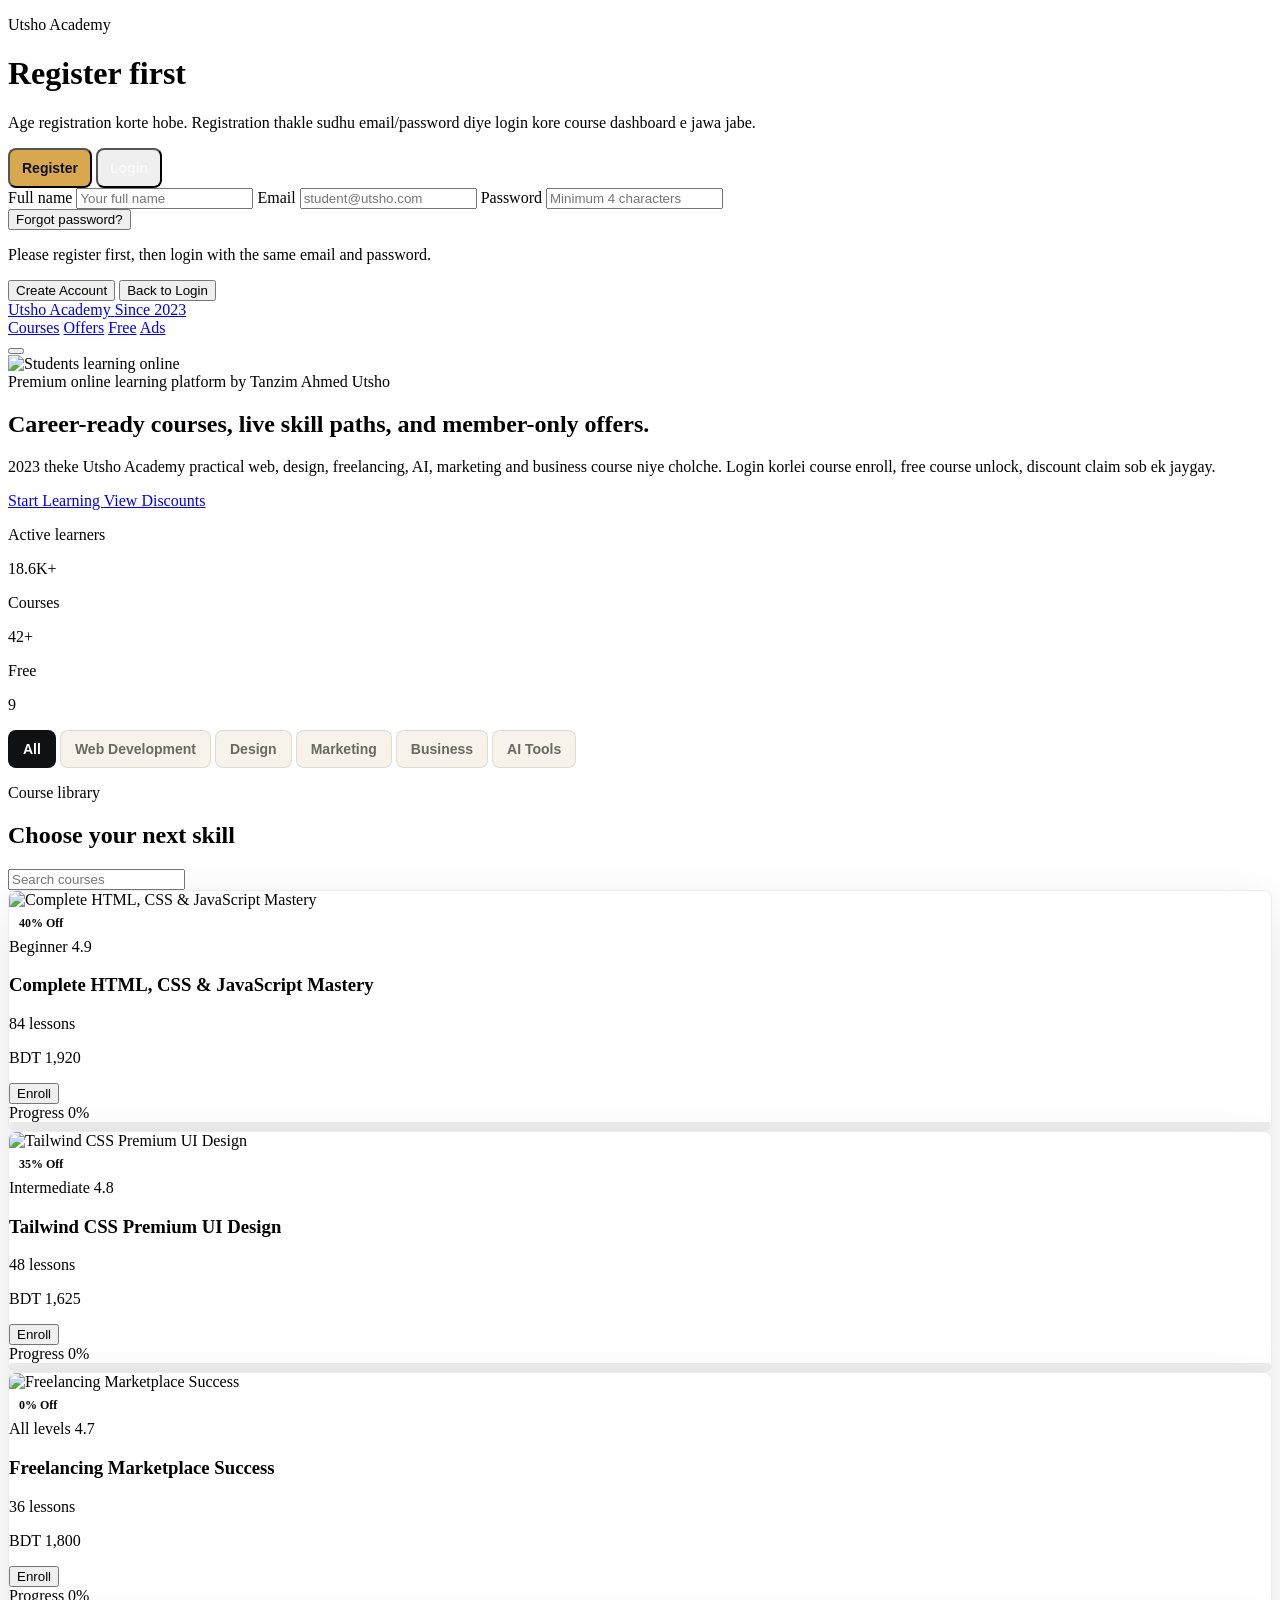
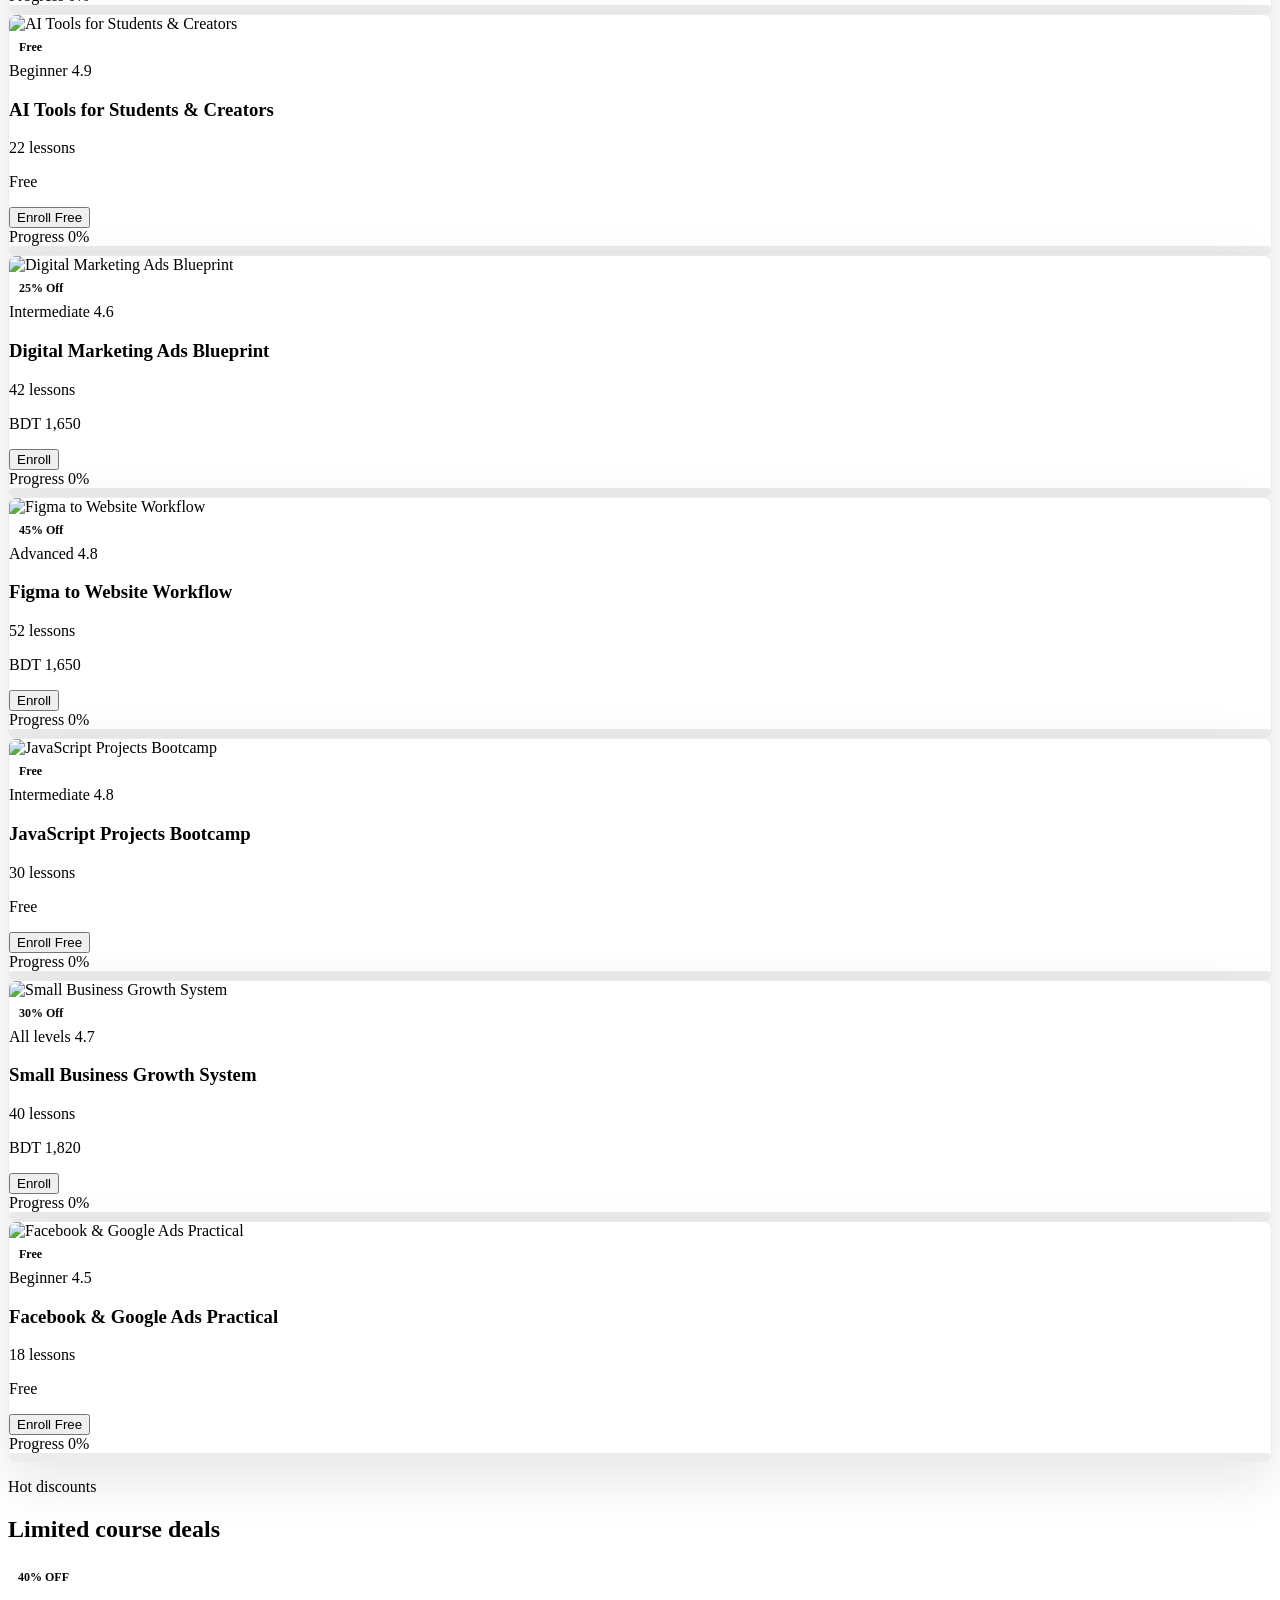
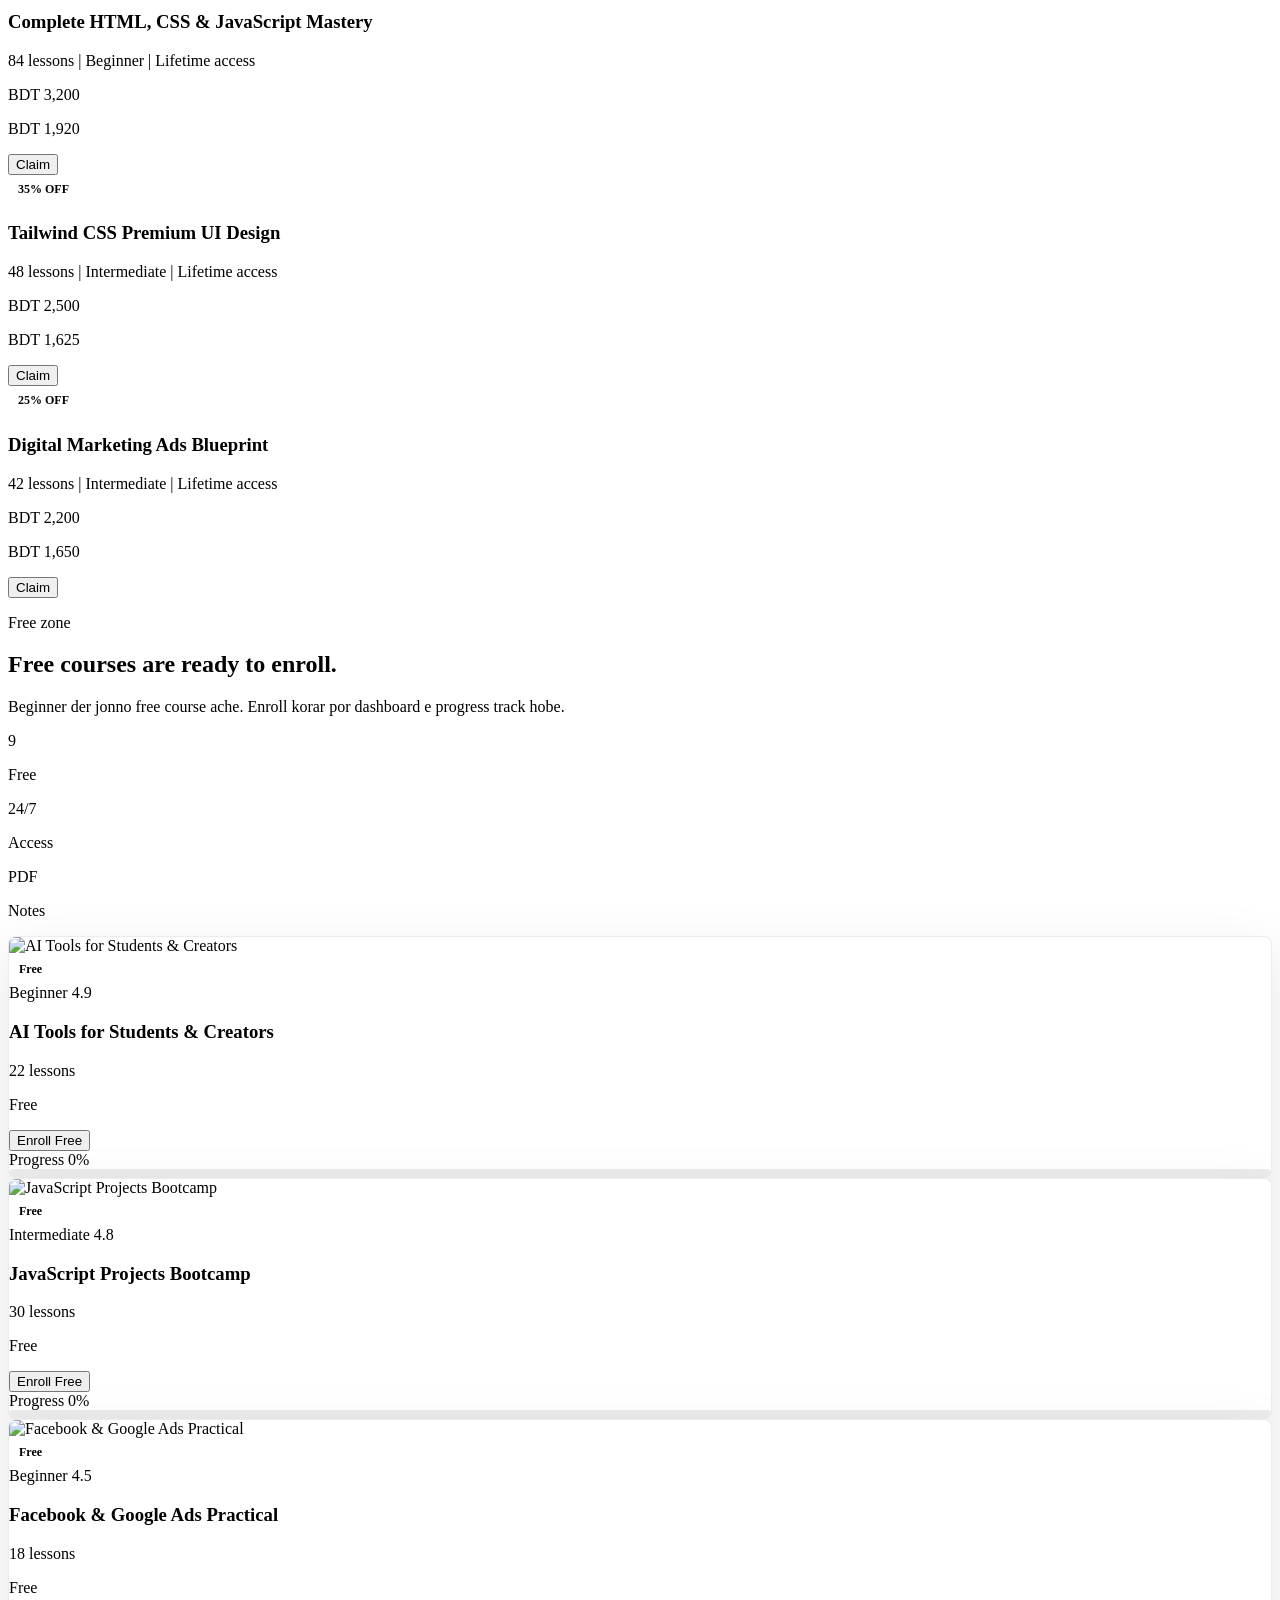
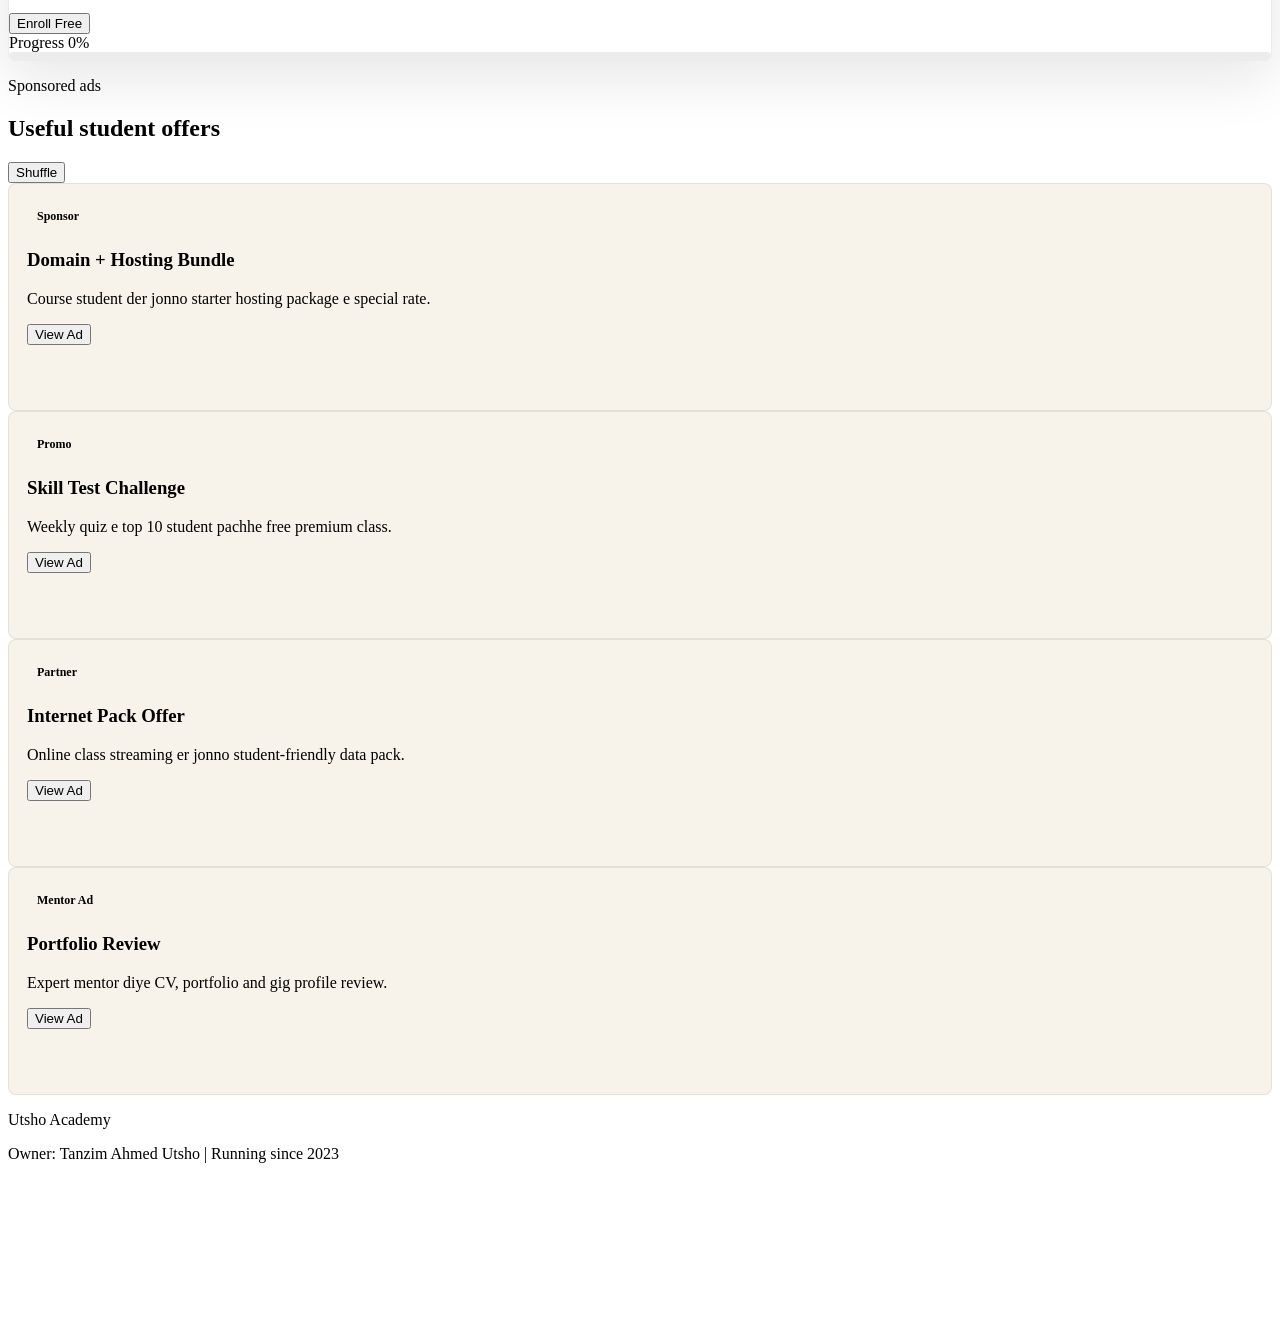
==== commit f9911ba8: "forget pass option added" ====
--- a/index.html
+++ b/index.html
@@ -99,9 +99,7 @@
             />
           </label>
           <label class="block">
-            <span class="mb-2 block text-sm font-semibold text-white/80"
-              >Password</span
-            >
+            <span id="passwordLabel" class="mb-2 block text-sm font-semibold text-white/80">Password</span>
             <input
               id="passwordInput"
               type="password"
@@ -110,6 +108,11 @@
               placeholder="Minimum 4 characters"
             />
           </label>
+          <div id="forgotRow" class="hidden text-right">
+            <button id="forgotPasswordBtn" type="button" class="text-sm font-black text-gold transition hover:text-[#e6bd68]">
+              Forgot password?
+            </button>
+          </div>
           <p
             id="loginError"
             class="hidden rounded-lg bg-fire/15 px-4 py-3 text-sm text-red-100"
@@ -122,6 +125,9 @@
           >
             <i id="authButtonIcon" data-lucide="user-plus" class="h-5 w-5"></i>
             <span id="authButtonText">Create Account</span>
+          </button>
+          <button id="backToLoginBtn" type="button" class="hidden w-full rounded-lg border border-white/15 bg-white/10 px-5 py-3 font-black text-white transition hover:bg-white/20">
+            Back to Login
           </button>
         </form>
       </div>
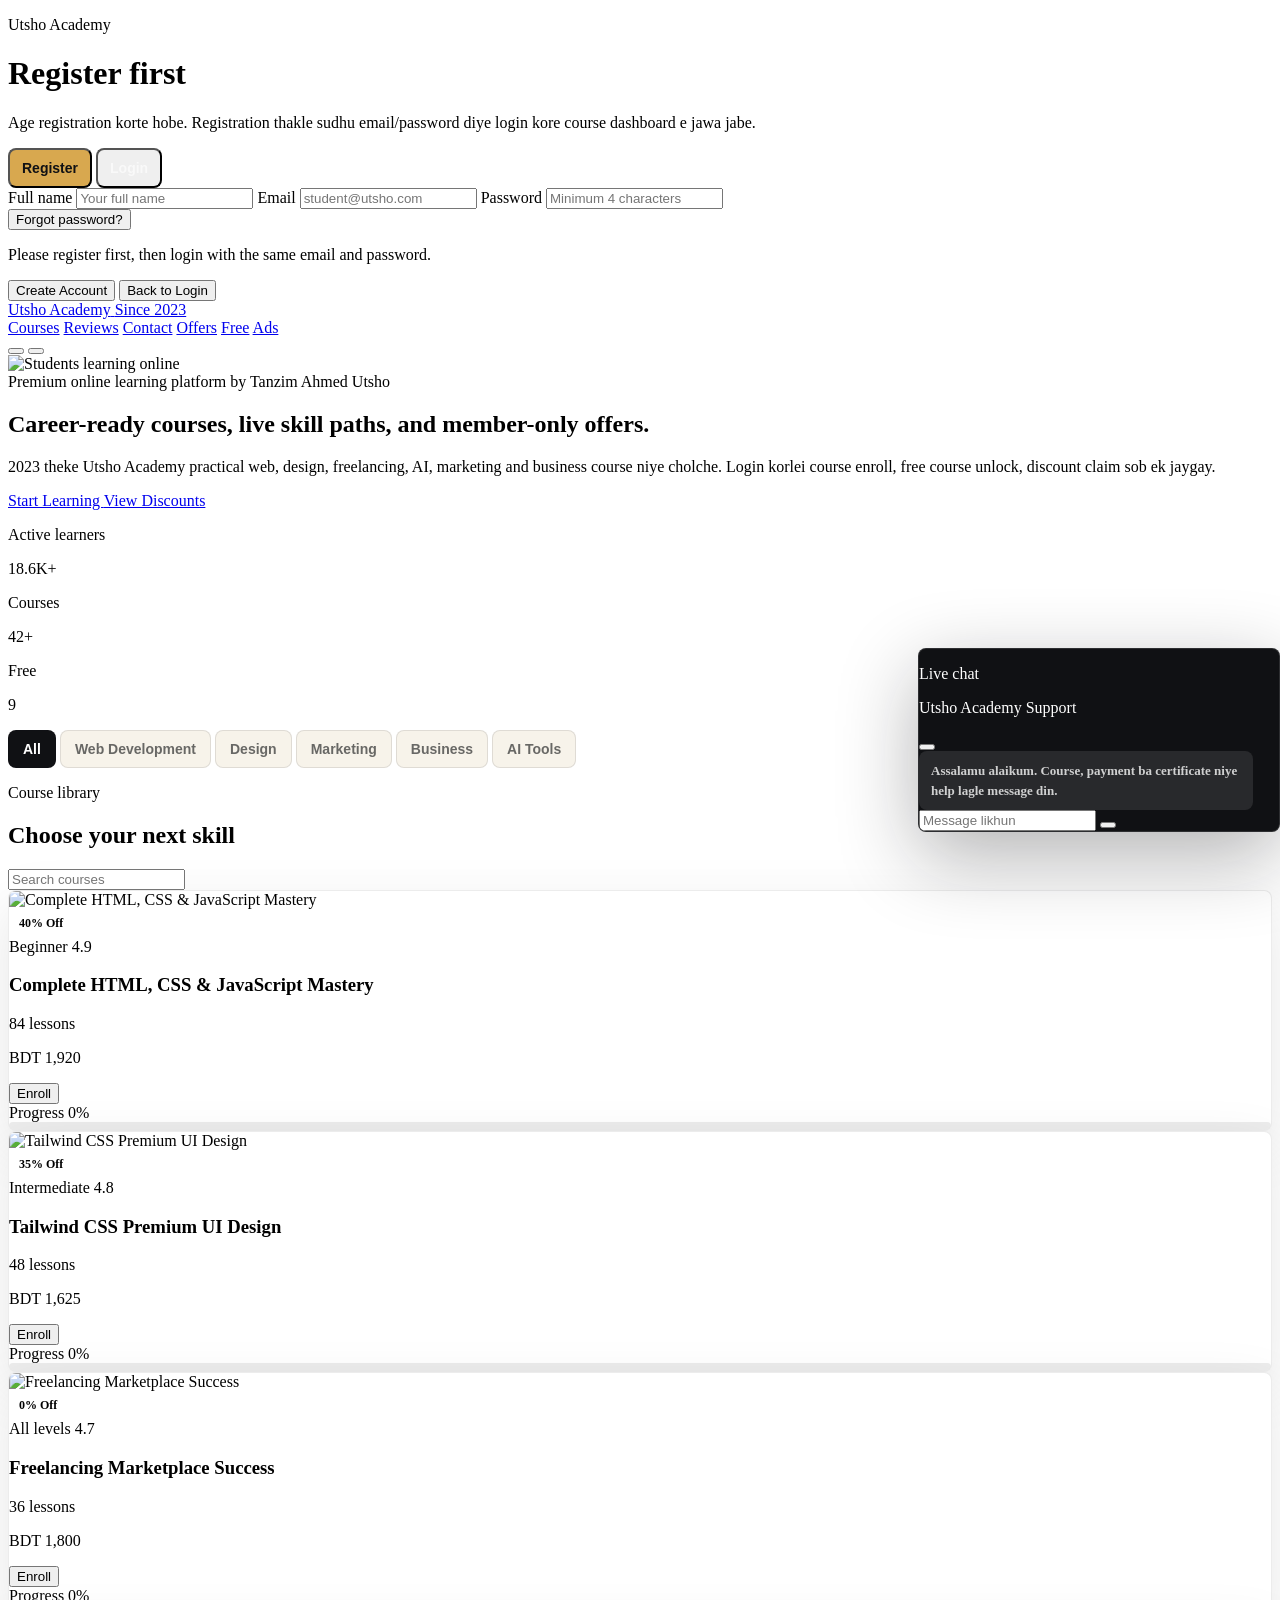
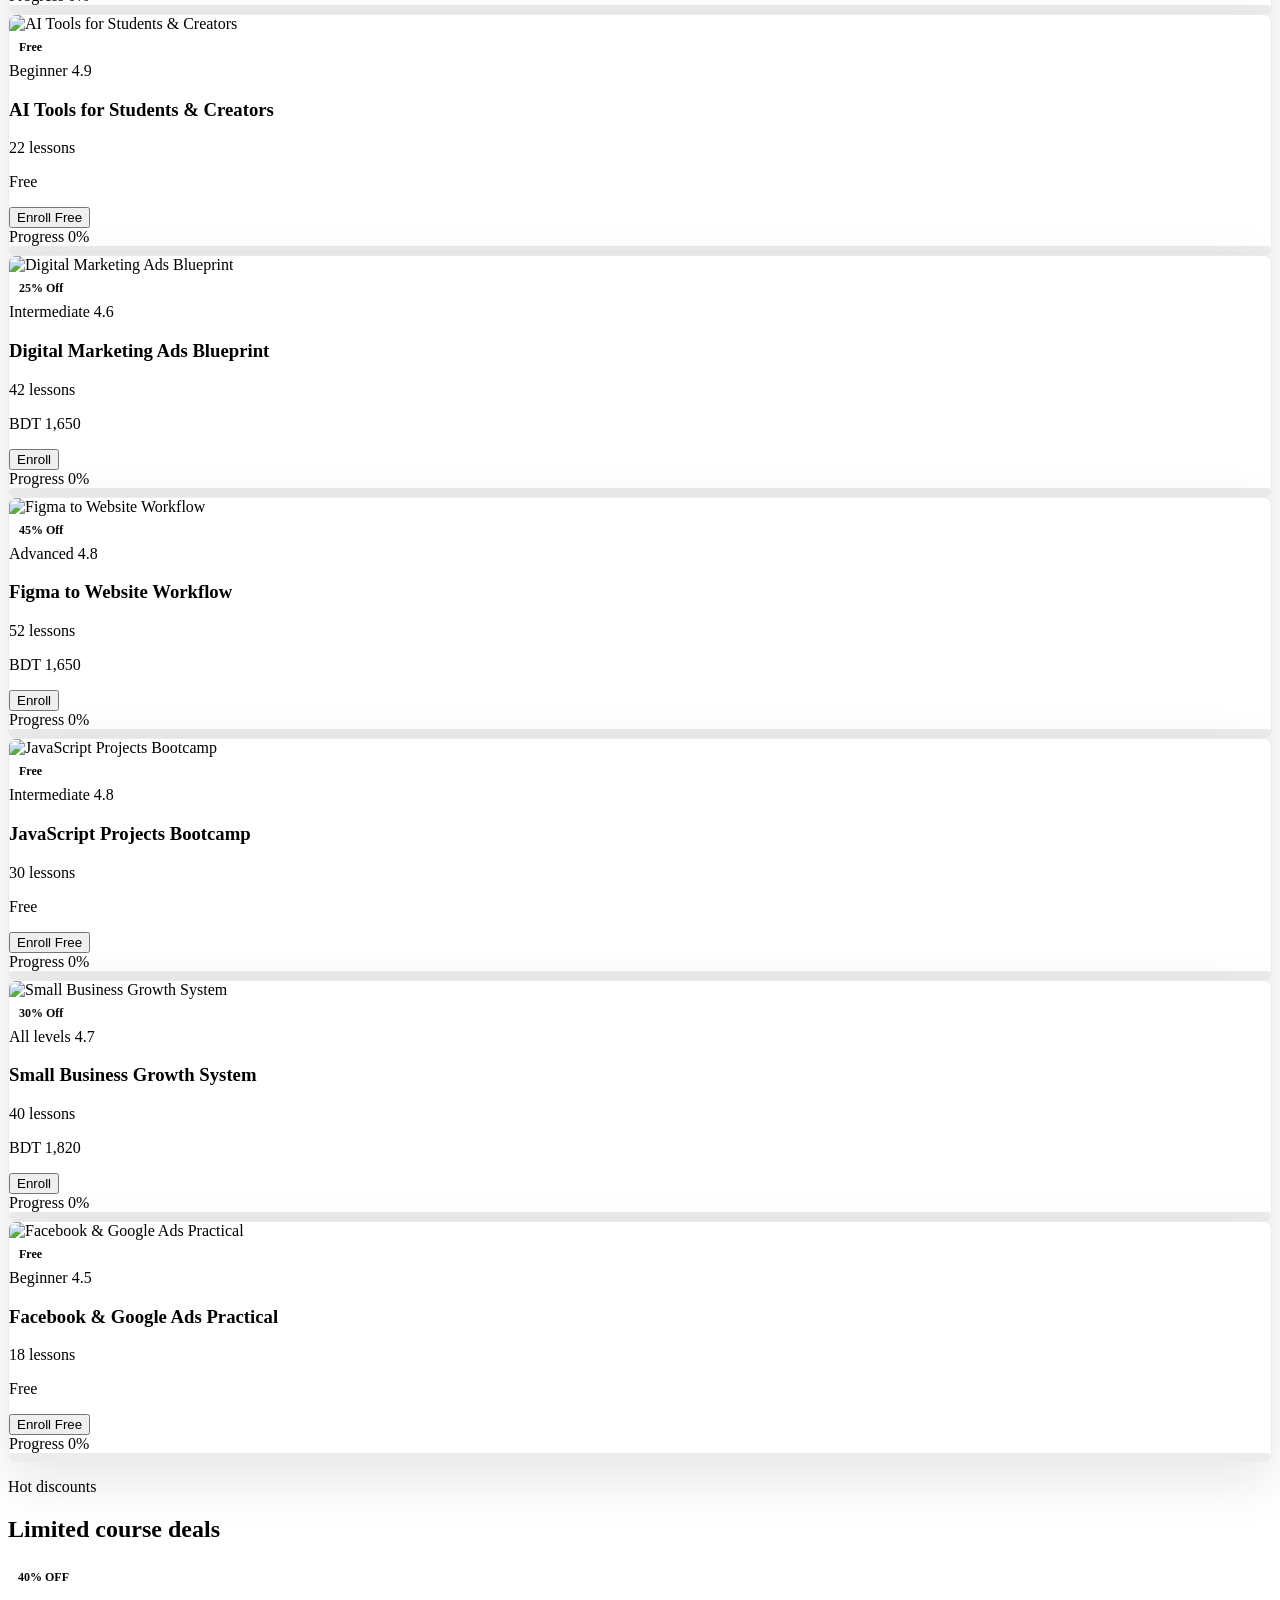
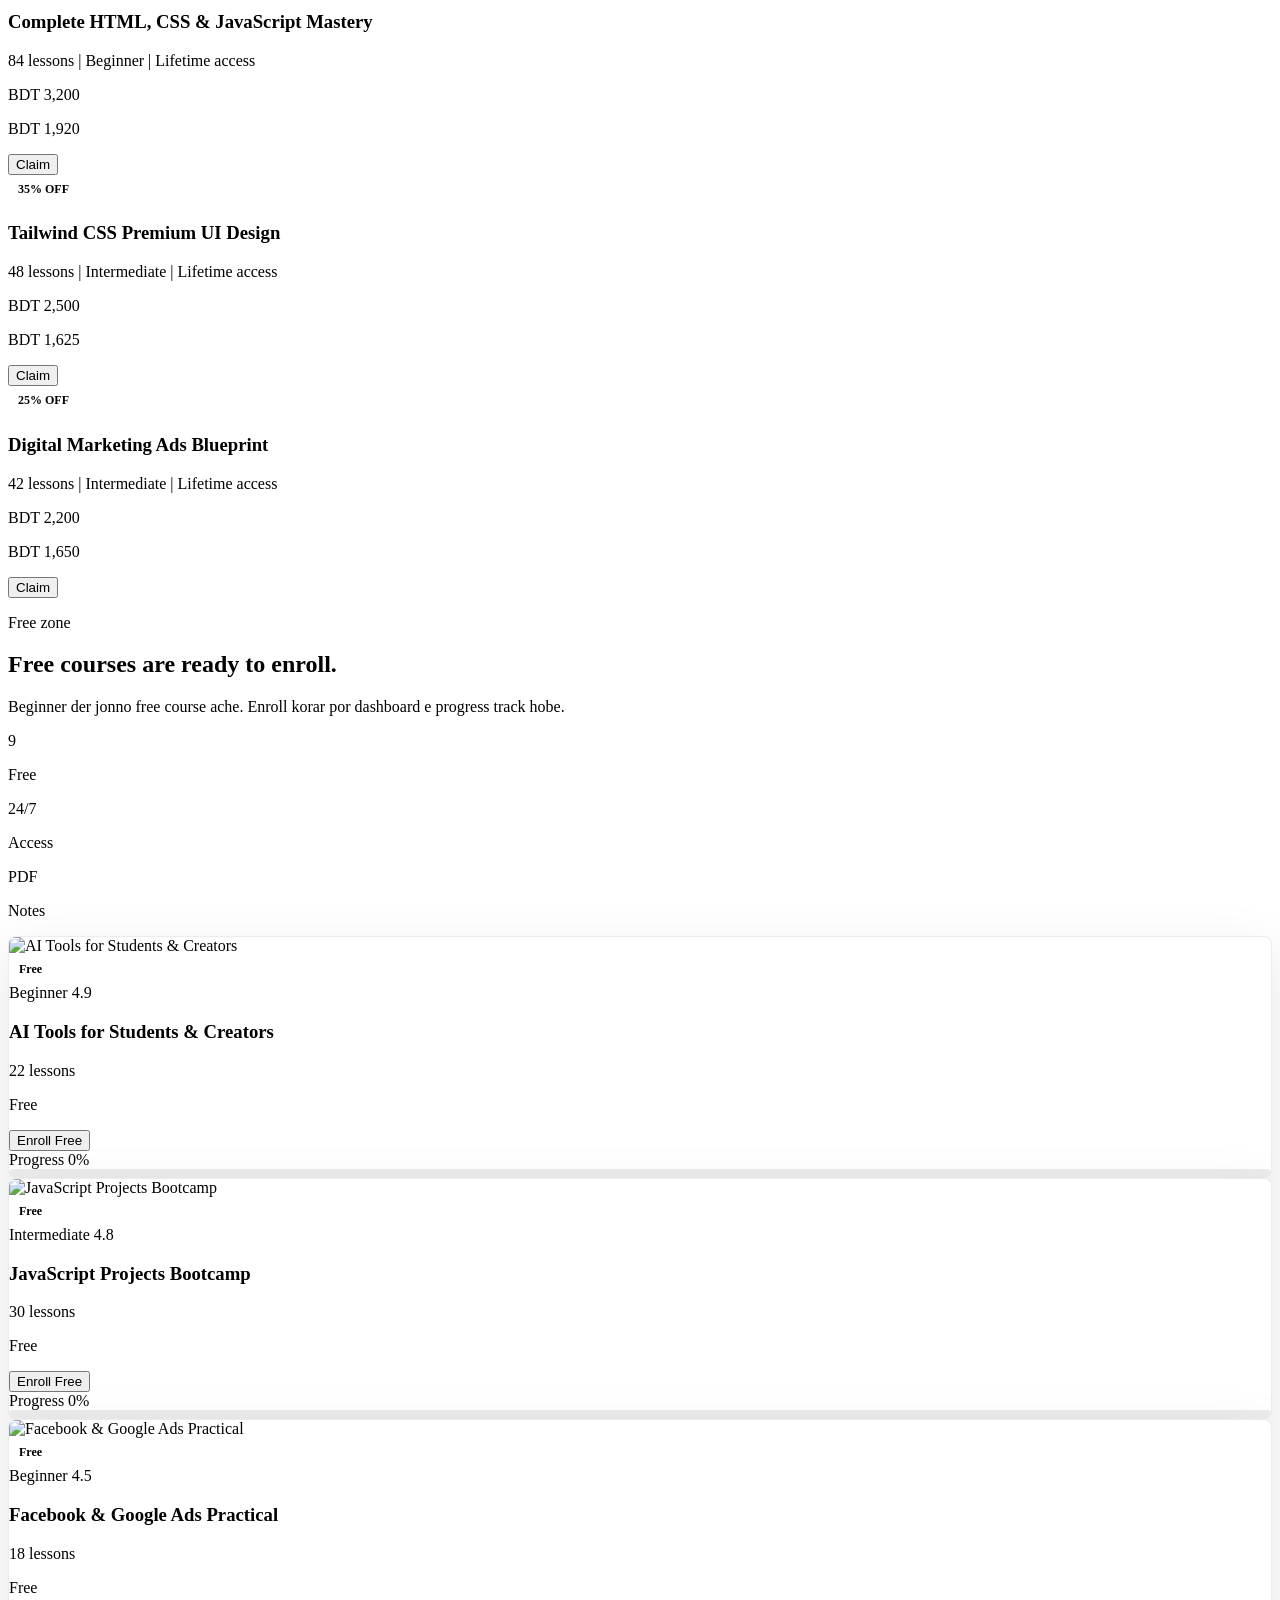
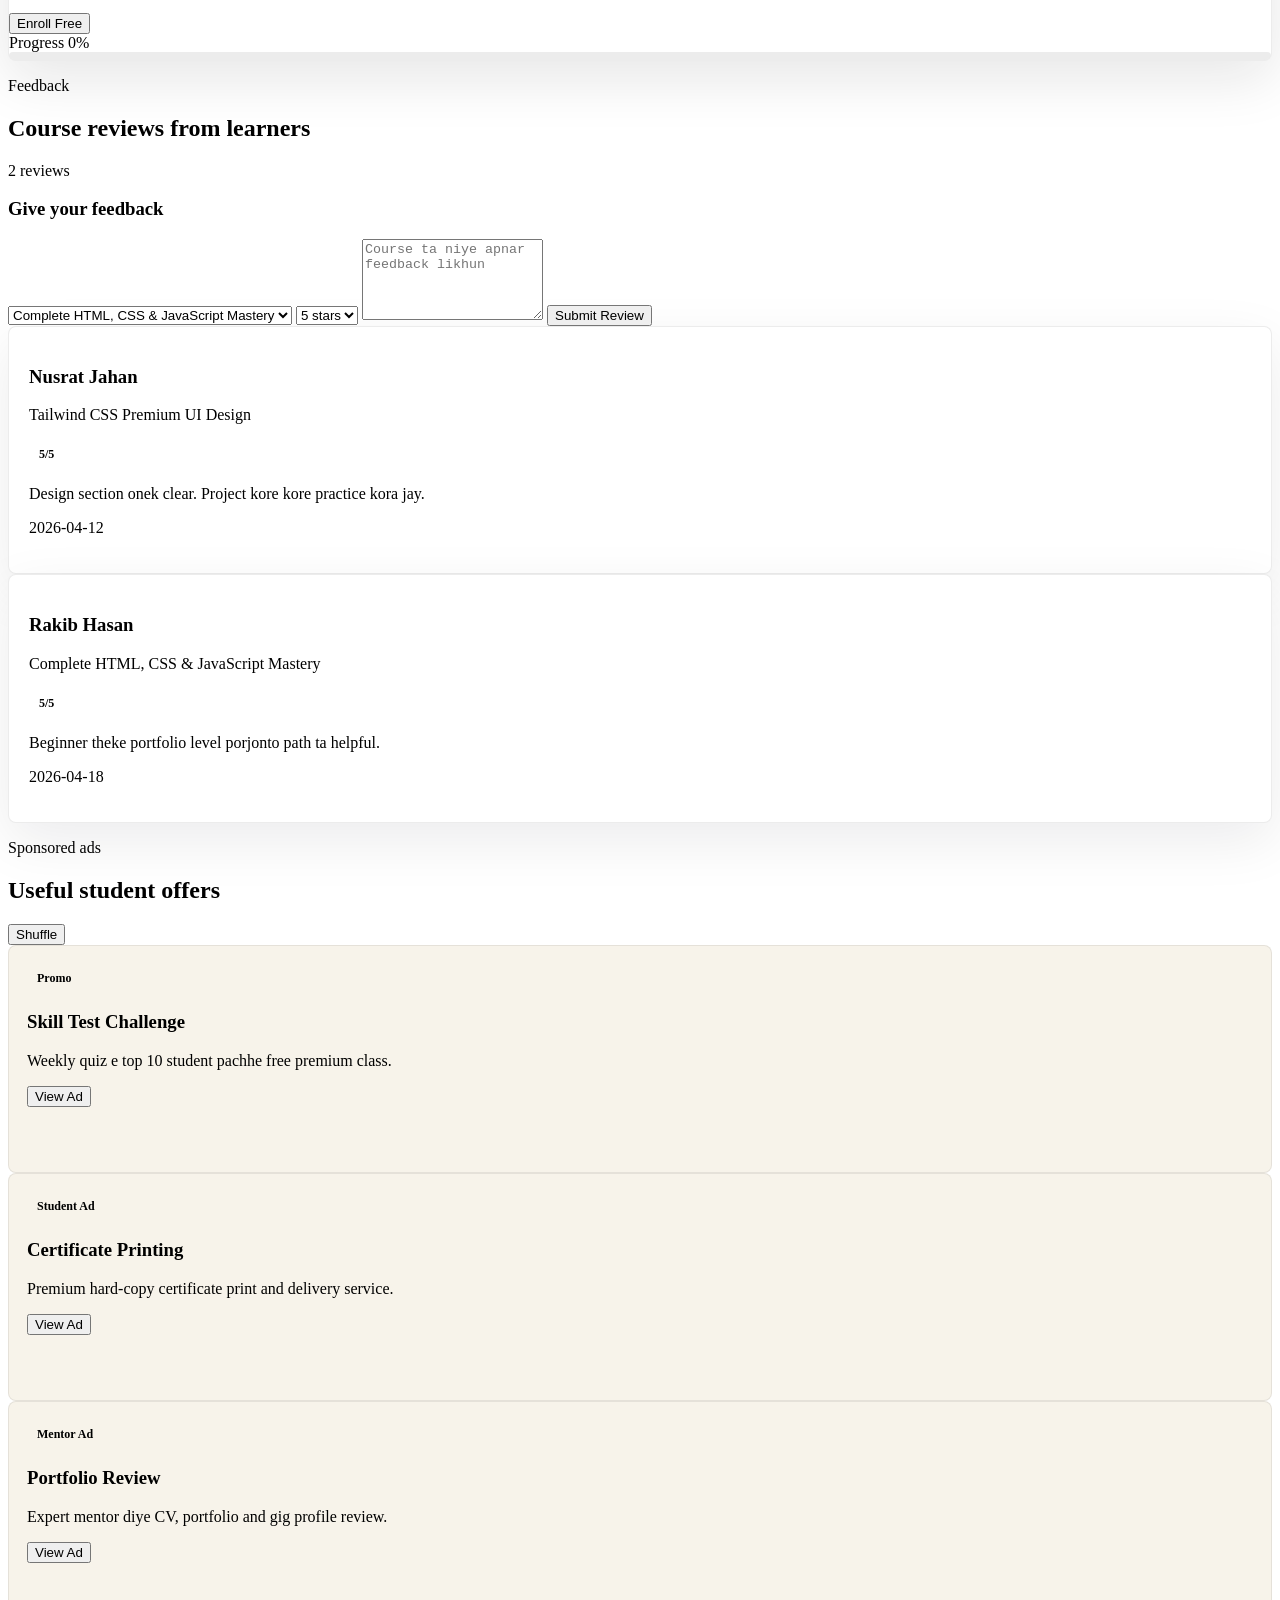
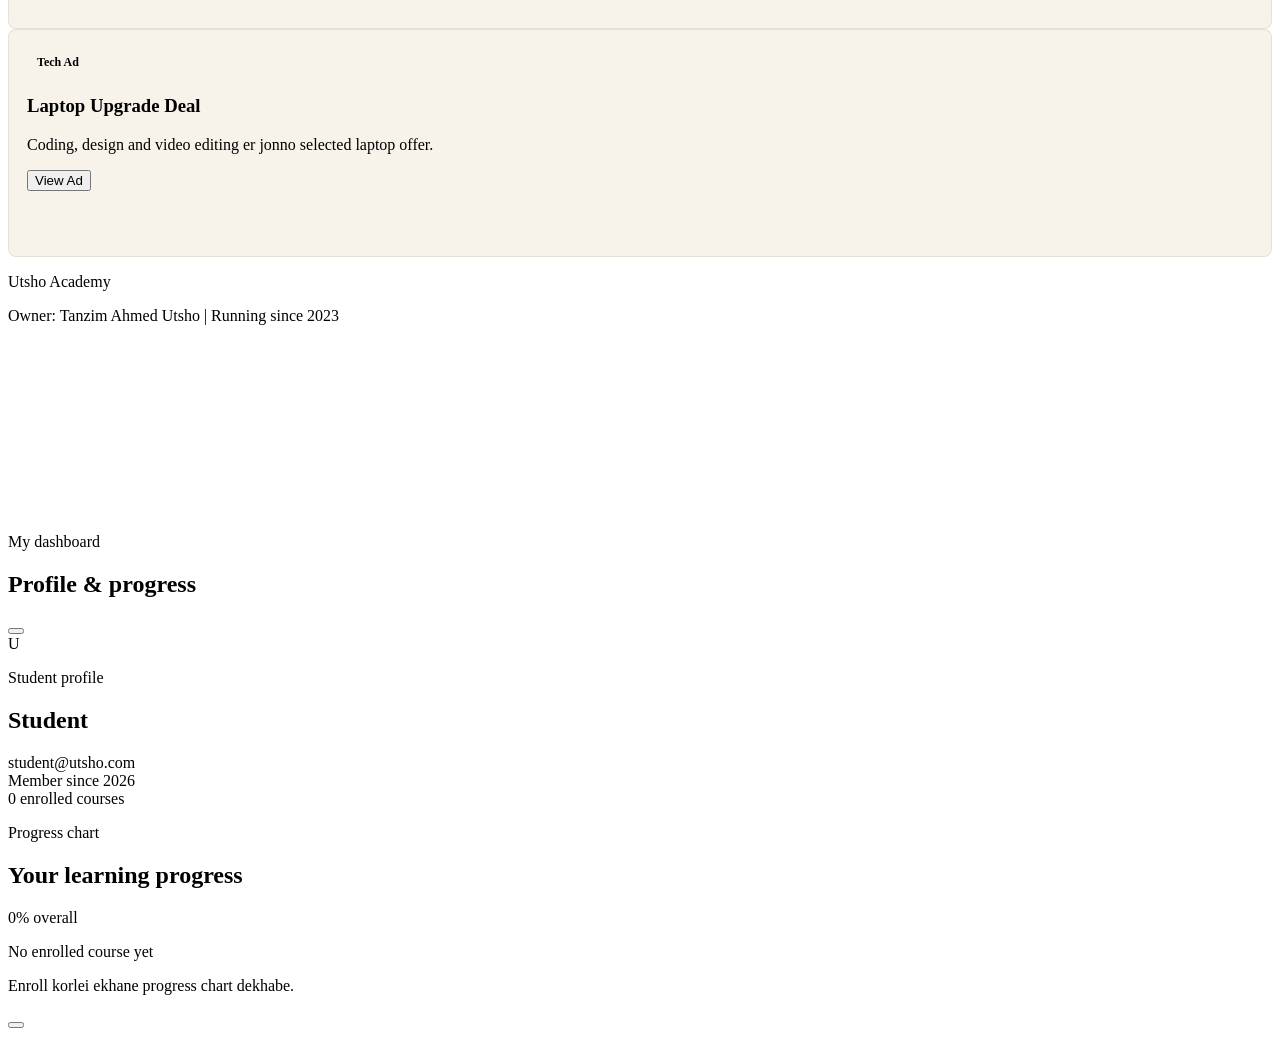
==== commit e6f9db93: "contact and student dashbord added" ====
--- a/index.html
+++ b/index.html
@@ -160,15 +160,18 @@
             class="hidden items-center gap-6 text-sm font-bold text-black/60 md:flex"
           >
             <a class="hover:text-ink" href="#courses">Courses</a>
+            <a class="hover:text-ink" href="#reviews">Reviews</a>
+            <a class="hover:text-ink" href="contact.html">Contact</a>
             <a class="hover:text-ink" href="#offers">Offers</a>
             <a class="hover:text-ink" href="#free">Free</a>
             <a class="hover:text-ink" href="#ads">Ads</a>
           </div>
           <div class="flex items-center gap-2">
-            <span
+            <button
               id="studentName"
-              class="hidden rounded-lg border border-black/10 bg-white px-3 py-2 text-sm font-bold shadow-sm sm:inline-flex"
-            ></span>
+              class="hidden items-center rounded-lg border border-black/10 bg-white px-3 py-2 text-sm font-bold shadow-sm transition hover:bg-ink hover:text-white"
+              title="View profile"
+            ></button>
             <button
               id="logoutBtn"
               class="grid h-10 w-10 place-items-center rounded-lg border border-black/10 bg-white shadow-sm transition hover:bg-ink hover:text-white"
@@ -355,6 +358,39 @@
         <div id="freeGrid" class="grid gap-5 sm:grid-cols-2"></div>
       </section>
 
+      <section id="reviews" class="mx-auto max-w-7xl px-4 py-14 sm:px-6 lg:px-8">
+        <div class="mb-8 flex flex-col justify-between gap-4 md:flex-row md:items-end">
+          <div>
+            <p class="text-sm font-black uppercase tracking-[0.22em] text-mint">Feedback</p>
+            <h2 class="mt-2 text-4xl font-black tracking-[-0.02em]">Course reviews from learners</h2>
+          </div>
+          <div class="rounded-lg bg-white px-4 py-3 text-sm font-black text-black/55 shadow-sm">
+            <span id="reviewCount">0</span> reviews
+          </div>
+        </div>
+        <div class="grid gap-6 lg:grid-cols-[.85fr_1.15fr]">
+          <form id="reviewForm" class="rounded-lg bg-white p-6 shadow-panel">
+            <h3 class="text-2xl font-black">Give your feedback</h3>
+            <div class="mt-5 grid gap-4">
+              <select id="reviewCourse" class="rounded-lg border border-black/10 bg-[#f7f3ea] px-4 py-3 font-bold outline-none focus:border-gold"></select>
+              <select id="reviewRating" class="rounded-lg border border-black/10 bg-[#f7f3ea] px-4 py-3 font-bold outline-none focus:border-gold">
+                <option value="5">5 stars</option>
+                <option value="4">4 stars</option>
+                <option value="3">3 stars</option>
+                <option value="2">2 stars</option>
+                <option value="1">1 star</option>
+              </select>
+              <textarea id="reviewText" required rows="5" class="rounded-lg border border-black/10 bg-[#f7f3ea] px-4 py-3 font-semibold outline-none focus:border-gold" placeholder="Course ta niye apnar feedback likhun"></textarea>
+              <button type="submit" class="flex items-center justify-center gap-2 rounded-lg bg-ink px-5 py-3 font-black text-white transition hover:bg-gold hover:text-ink">
+                <i data-lucide="send" class="h-5 w-5"></i>
+                Submit Review
+              </button>
+            </div>
+          </form>
+          <div id="reviewList" class="grid gap-4"></div>
+        </div>
+      </section>
+
       <section id="ads" class="bg-white py-14">
         <div class="mx-auto max-w-7xl px-4 sm:px-6 lg:px-8">
           <div class="mb-8 flex items-end justify-between gap-4">
@@ -403,6 +439,9 @@
             <a class="footer-icon" href="#offers" title="Offers"
               ><i data-lucide="gift" class="h-5 w-5"></i
             ></a>
+            <a class="footer-icon" href="contact.html" title="Contact"
+              ><i data-lucide="phone" class="h-5 w-5"></i
+            ></a>
           </div>
         </div>
       </footer>
@@ -413,6 +452,79 @@
       class="pointer-events-none fixed bottom-5 left-1/2 z-50 hidden -translate-x-1/2 rounded-lg bg-ink px-5 py-3 text-sm font-bold text-white shadow-panel"
     ></div>
 
+    <div id="profileModal" class="fixed inset-0 z-50 hidden bg-ink/70 px-4 py-6 backdrop-blur-sm">
+      <div class="mx-auto grid max-h-[calc(100vh-48px)] max-w-5xl gap-5 overflow-y-auto rounded-lg bg-[#f7f3ea] p-5 shadow-glow lg:grid-cols-[.82fr_1.18fr]">
+        <div class="lg:col-span-2 flex items-center justify-between gap-4">
+          <div>
+            <p class="text-sm font-black uppercase tracking-[0.22em] text-gold">My dashboard</p>
+            <h2 class="mt-1 text-3xl font-black tracking-[-0.02em]">Profile & progress</h2>
+          </div>
+          <button id="profileClose" class="grid h-10 w-10 place-items-center rounded-lg bg-ink text-white transition hover:bg-gold hover:text-ink" title="Close profile">
+            <i data-lucide="x" class="h-5 w-5"></i>
+          </button>
+        </div>
+        <div class="rounded-lg border border-black/10 bg-white p-6 shadow-panel">
+          <div class="mb-6 flex items-center gap-4">
+            <div id="profileAvatar" class="grid h-16 w-16 place-items-center rounded-lg bg-ink text-2xl font-black text-gold">U</div>
+            <div>
+              <p class="text-sm font-black uppercase tracking-[0.22em] text-gold">Student profile</p>
+              <h2 id="profileName" class="mt-1 text-3xl font-black tracking-[-0.02em]">Student</h2>
+            </div>
+          </div>
+          <div class="grid gap-3 text-sm font-bold text-black/62">
+            <div class="flex items-center gap-3 rounded-lg bg-[#f7f3ea] p-4">
+              <i data-lucide="mail" class="h-5 w-5 text-mint"></i>
+              <span id="profileEmail">student@utsho.com</span>
+            </div>
+            <div class="flex items-center gap-3 rounded-lg bg-[#f7f3ea] p-4">
+              <i data-lucide="calendar-check" class="h-5 w-5 text-mint"></i>
+              <span id="profileJoined">Member since 2026</span>
+            </div>
+            <div class="flex items-center gap-3 rounded-lg bg-[#f7f3ea] p-4">
+              <i data-lucide="book-marked" class="h-5 w-5 text-mint"></i>
+              <span id="profileCourses">0 enrolled courses</span>
+            </div>
+          </div>
+        </div>
+        <div id="progress" class="rounded-lg border border-black/10 bg-ink p-6 text-white shadow-panel">
+          <div class="mb-6 flex flex-col justify-between gap-4 sm:flex-row sm:items-end">
+            <div>
+              <p class="text-sm font-black uppercase tracking-[0.22em] text-gold">Progress chart</p>
+              <h2 class="mt-2 text-3xl font-black tracking-[-0.02em]">Your learning progress</h2>
+            </div>
+            <div class="rounded-lg bg-white/10 px-4 py-3 text-sm font-black text-gold">
+              <span id="overallProgress">0%</span> overall
+            </div>
+          </div>
+          <div id="progressChart" class="space-y-4"></div>
+        </div>
+      </div>
+    </div>
+
+    <div id="chatWidget" class="fixed bottom-5 right-5 z-50 hidden">
+      <button id="chatToggle" class="grid h-14 w-14 place-items-center rounded-lg bg-gold text-ink shadow-glow transition hover:bg-[#e6bd68]" title="Live chat">
+        <i data-lucide="message-circle" class="h-7 w-7"></i>
+      </button>
+      <div id="chatPanel" class="chat-panel hidden">
+        <div class="flex items-center justify-between border-b border-white/10 p-4">
+          <div>
+            <p class="text-sm font-black text-gold">Live chat</p>
+            <p class="text-xs font-bold text-white/50">Utsho Academy Support</p>
+          </div>
+          <button id="chatClose" class="grid h-9 w-9 place-items-center rounded-lg bg-white/10 text-white hover:bg-white/20" title="Close chat">
+            <i data-lucide="x" class="h-5 w-5"></i>
+          </button>
+        </div>
+        <div id="chatMessages" class="h-72 space-y-3 overflow-y-auto p-4"></div>
+        <form id="chatForm" class="flex gap-2 border-t border-white/10 p-3">
+          <input id="chatInput" required class="min-w-0 flex-1 rounded-lg border border-white/10 bg-white/10 px-3 py-3 text-sm font-semibold text-white outline-none placeholder:text-white/35 focus:border-gold" placeholder="Message likhun" />
+          <button class="grid h-11 w-11 place-items-center rounded-lg bg-gold text-ink" title="Send message">
+            <i data-lucide="send" class="h-5 w-5"></i>
+          </button>
+        </form>
+      </div>
+    </div>
+
     <script src="https://unpkg.com/lucide@latest/dist/umd/lucide.min.js"></script>
     <script src="app.js"></script>
   </body>
--- a/styles.css
+++ b/styles.css
@@ -108,8 +108,143 @@
   background: linear-gradient(90deg, #2fbf8f, #d8a84f);
 }
 
+.chart-row {
+  display: grid;
+  gap: 10px;
+}
+
+.chart-track {
+  height: 16px;
+  overflow: hidden;
+  border-radius: 999px;
+  background: rgba(255, 255, 255, 0.12);
+}
+
+.chart-track span {
+  display: block;
+  height: 100%;
+  border-radius: inherit;
+  background: linear-gradient(90deg, #2fbf8f, #d8a84f);
+}
+
+.review-card {
+  border: 1px solid rgba(16, 17, 20, 0.08);
+  border-radius: 8px;
+  background: #ffffff;
+  padding: 20px;
+  box-shadow: 0 18px 55px rgba(16, 17, 20, 0.08);
+}
+
+.contact-row {
+  display: flex;
+  align-items: center;
+  gap: 12px;
+  border: 1px solid rgba(255, 255, 255, 0.1);
+  border-radius: 8px;
+  background: rgba(255, 255, 255, 0.08);
+  padding: 14px;
+  font-weight: 800;
+  color: rgba(255, 255, 255, 0.76);
+}
+
+.contact-row svg {
+  color: #d8a84f;
+  flex: 0 0 auto;
+}
+
+.map-card {
+  position: relative;
+  min-height: 210px;
+  overflow: hidden;
+  border-radius: 8px;
+  background:
+    linear-gradient(90deg, transparent 48%, rgba(16, 17, 20, 0.12) 49%, rgba(16, 17, 20, 0.12) 51%, transparent 52%),
+    linear-gradient(0deg, transparent 48%, rgba(16, 17, 20, 0.12) 49%, rgba(16, 17, 20, 0.12) 51%, transparent 52%),
+    #eefaf6;
+}
+
+.map-card span {
+  position: absolute;
+  border-radius: 999px;
+  background: rgba(216, 168, 79, 0.38);
+}
+
+.map-card span:nth-child(1) {
+  left: 20px;
+  top: 28px;
+  height: 42px;
+  width: 140px;
+}
+
+.map-card span:nth-child(2) {
+  bottom: 32px;
+  right: 28px;
+  height: 38px;
+  width: 160px;
+}
+
+.map-card span:nth-child(3) {
+  bottom: 70px;
+  left: 44px;
+  height: 30px;
+  width: 90px;
+  background: rgba(47, 191, 143, 0.32);
+}
+
+.map-pin {
+  position: absolute;
+  left: 50%;
+  top: 50%;
+  display: grid;
+  height: 58px;
+  width: 58px;
+  transform: translate(-50%, -50%);
+  place-items: center;
+  border-radius: 8px;
+  background: #101114;
+  color: #d8a84f;
+  box-shadow: 0 18px 35px rgba(16, 17, 20, 0.22);
+}
+
+.chat-panel {
+  position: absolute;
+  bottom: 68px;
+  right: 0;
+  width: min(360px, calc(100vw - 32px));
+  overflow: hidden;
+  border: 1px solid rgba(255, 255, 255, 0.12);
+  border-radius: 8px;
+  background: #101114;
+  color: #ffffff;
+  box-shadow: 0 24px 80px rgba(16, 17, 20, 0.32);
+}
+
+.chat-bubble {
+  max-width: 86%;
+  border-radius: 8px;
+  padding: 10px 12px;
+  font-size: 13px;
+  font-weight: 700;
+  line-height: 1.5;
+}
+
+.chat-bubble.user {
+  margin-left: auto;
+  background: #d8a84f;
+  color: #101114;
+}
+
+.chat-bubble.support {
+  background: rgba(255, 255, 255, 0.1);
+  color: rgba(255, 255, 255, 0.78);
+}
+
 @media (max-width: 640px) {
   .course-card img {
     height: 190px;
   }
-}
+
+  .chat-panel {
+    right: -6px;
+  }
+}
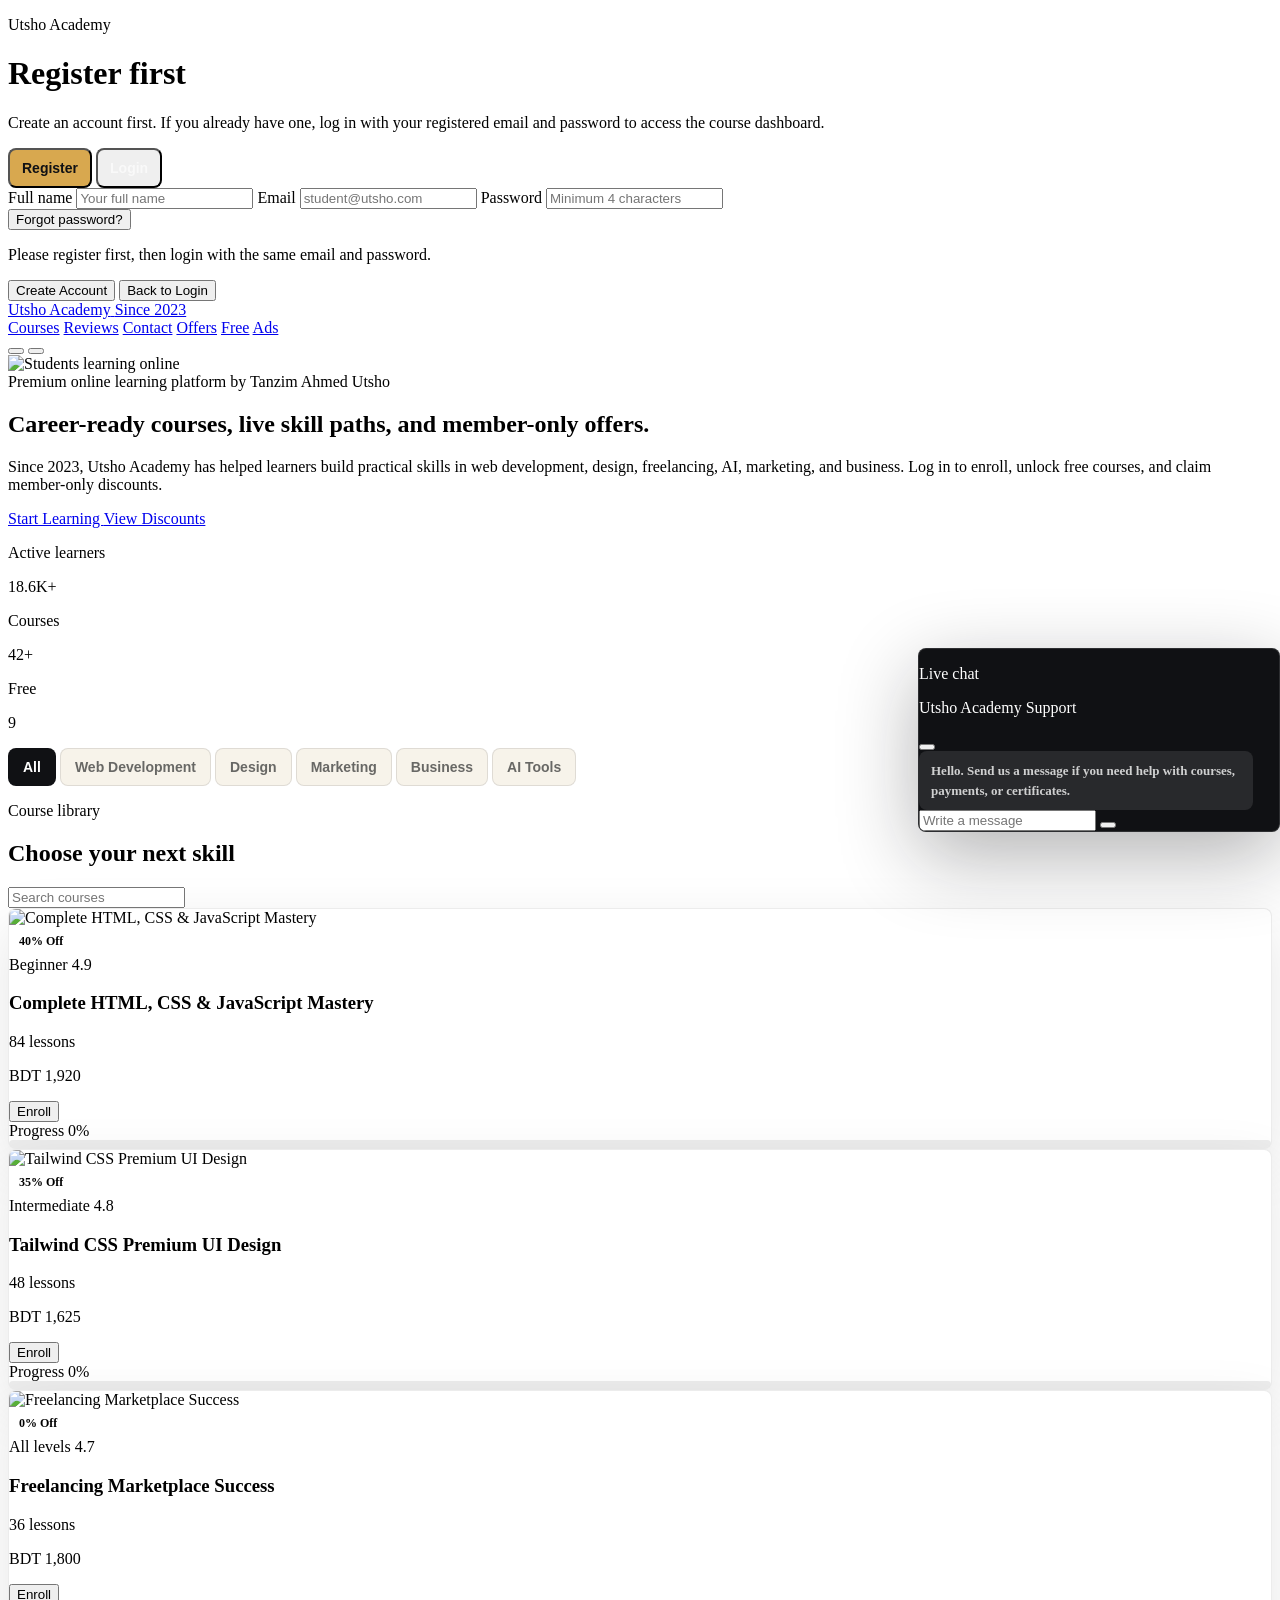
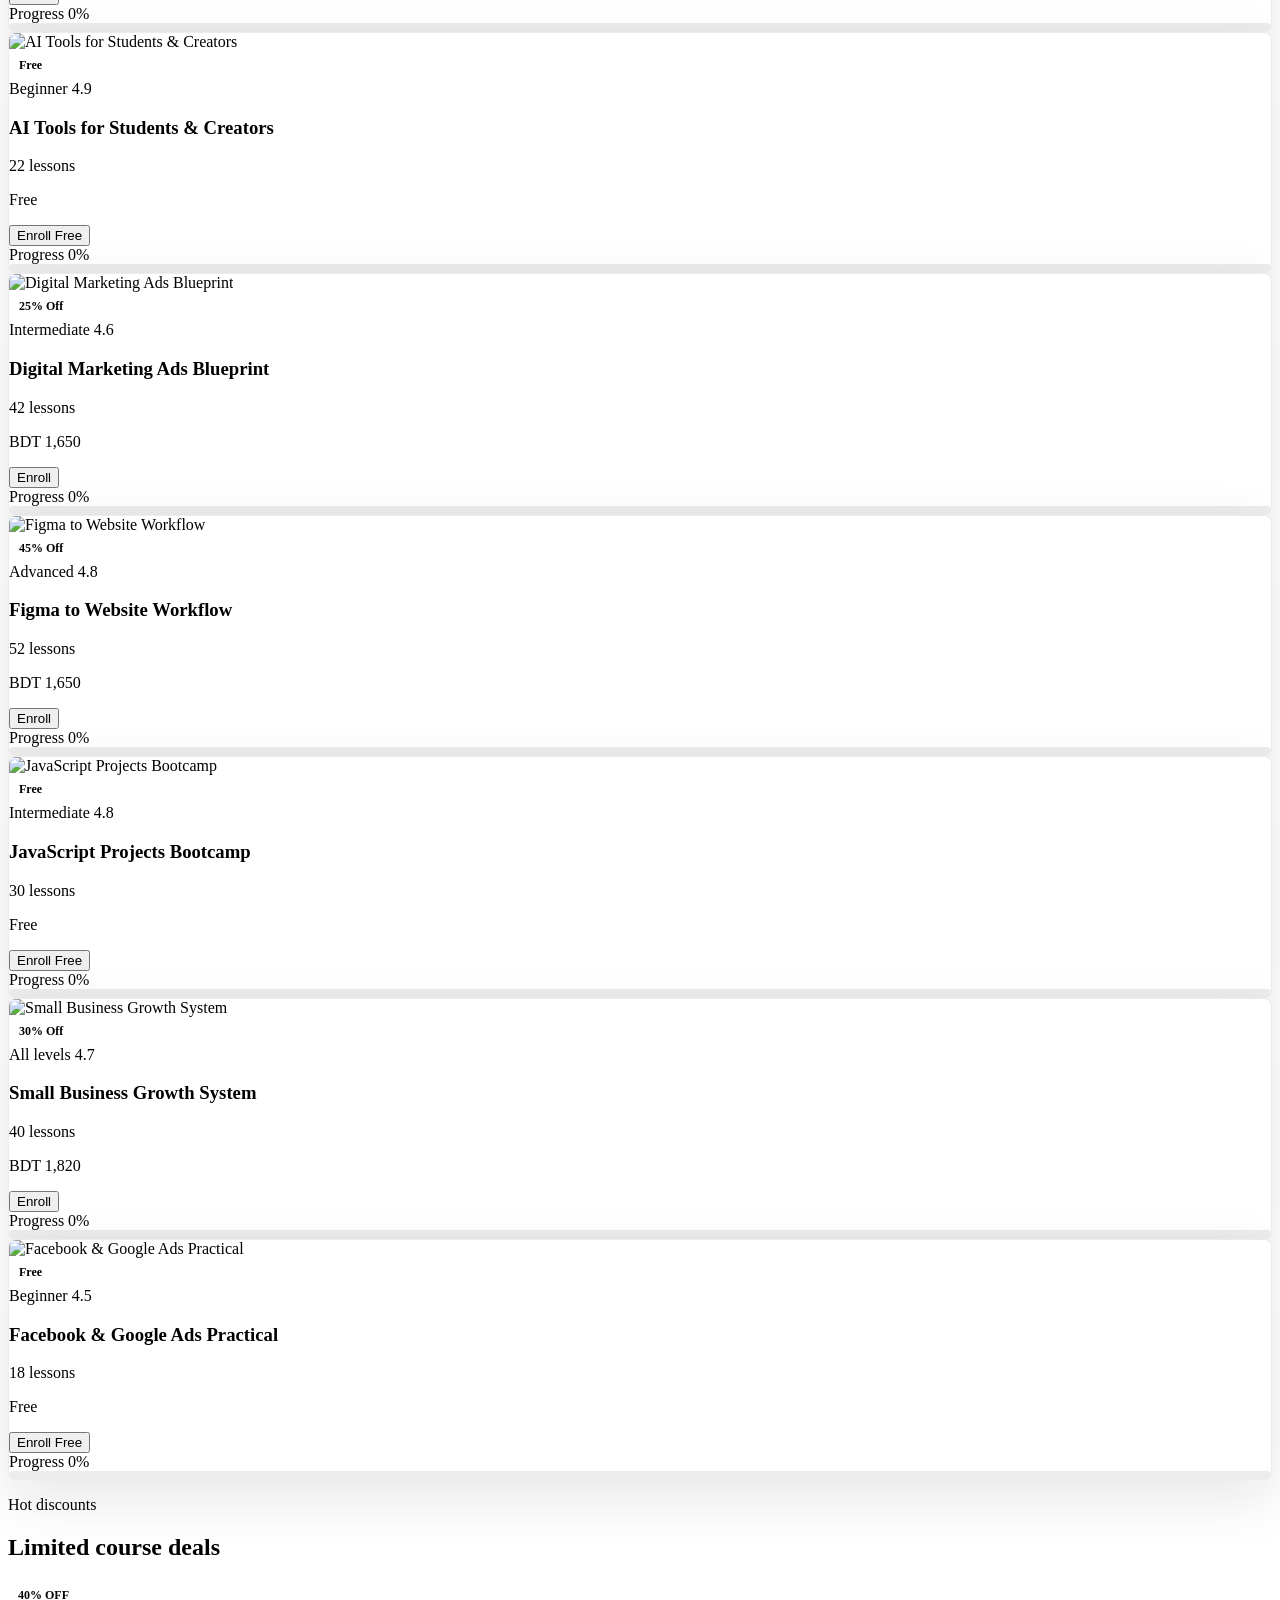
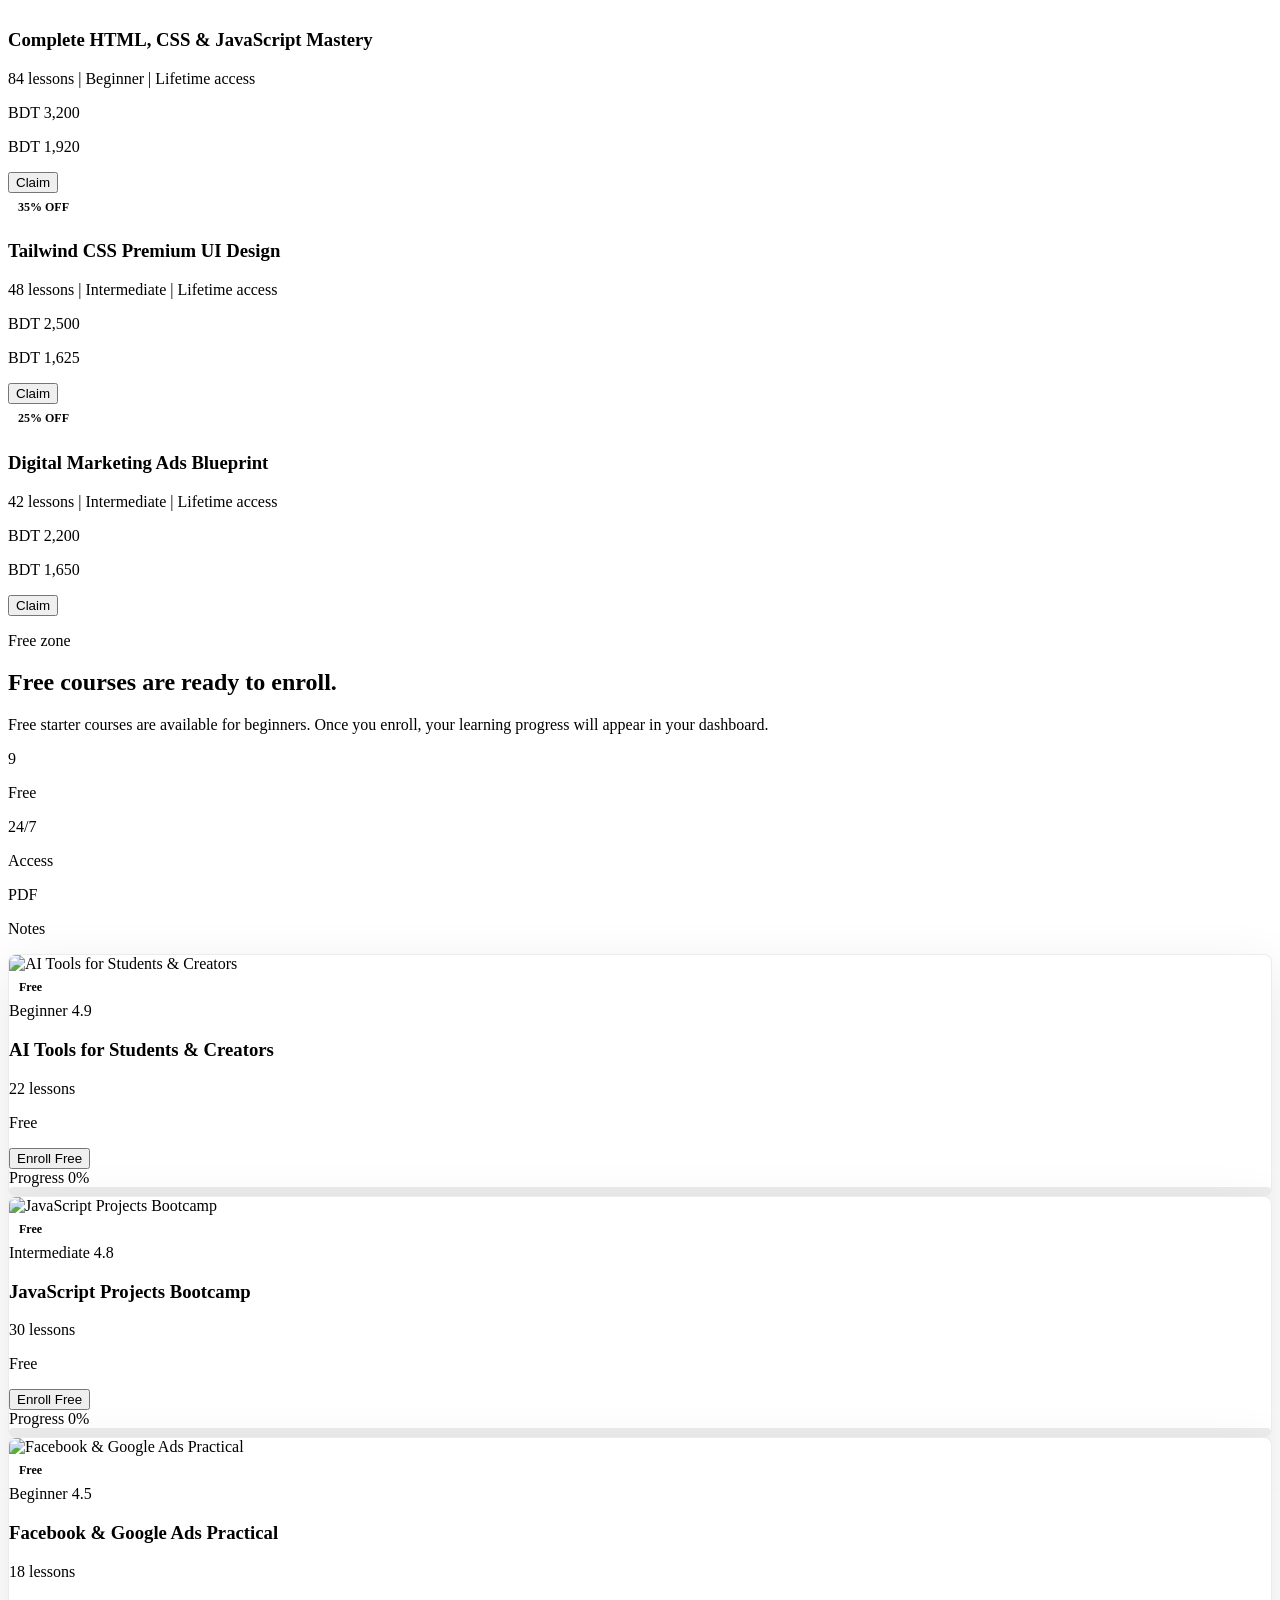
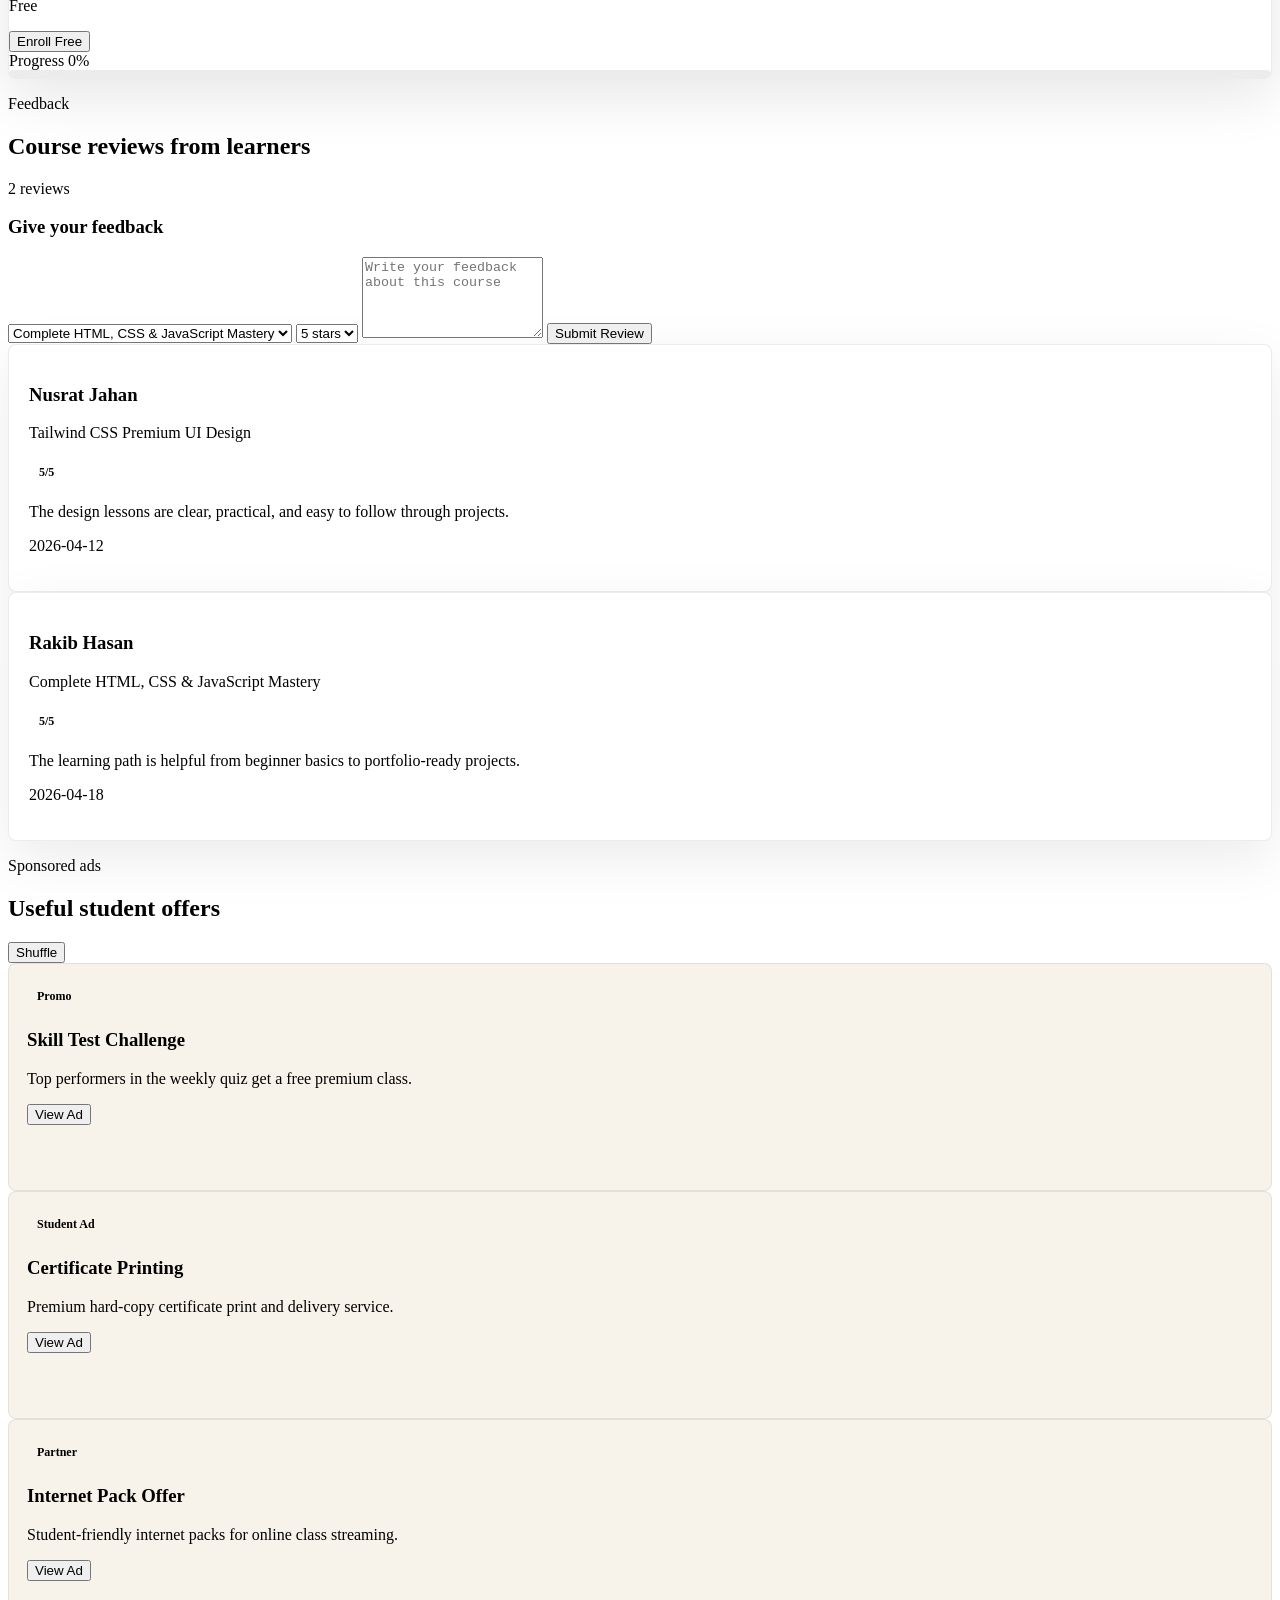
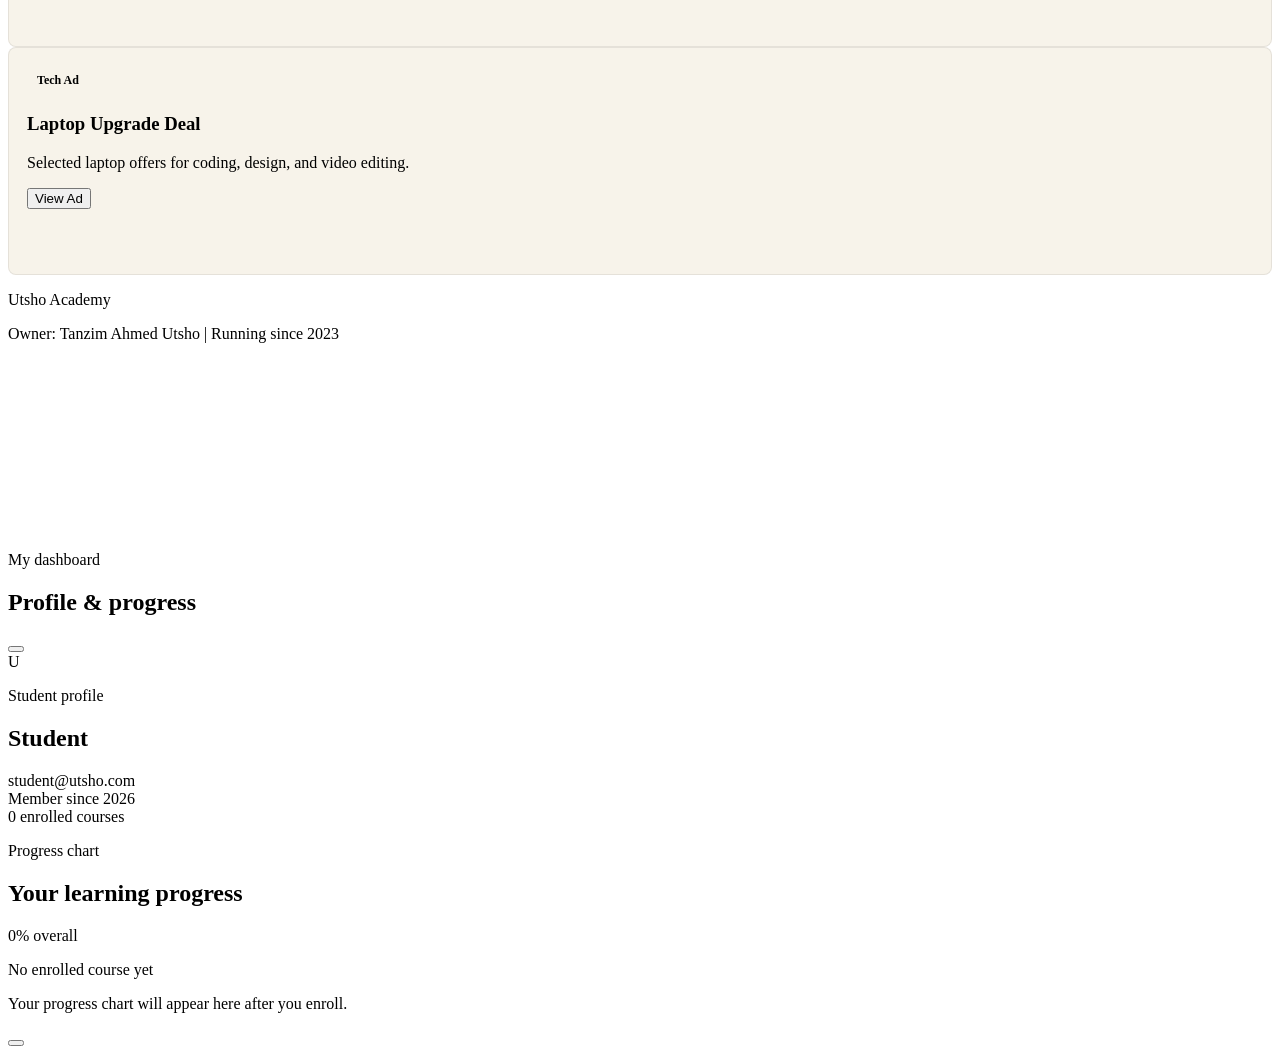
==== commit 7dbaa7c2: "contant update and small update in code" ====
--- a/index.html
+++ b/index.html
@@ -3,6 +3,10 @@
   <head>
     <meta charset="UTF-8" />
     <meta name="viewport" content="width=device-width, initial-scale=1.0" />
+    <meta
+      name="description"
+      content="Utsho Academy is a premium online course platform by Tanzim Ahmed Utsho with practical courses, free enrollments, discounts, reviews, profile progress tracking, and live chat support."
+    />
     <title>Utsho Academy | Premium Online Courses</title>
     <script src="https://cdn.tailwindcss.com"></script>
     <script>
@@ -61,8 +65,8 @@
           </div>
         </div>
         <p class="mb-5 text-sm leading-6 text-white/75">
-          Age registration korte hobe. Registration thakle sudhu email/password
-          diye login kore course dashboard e jawa jabe.
+          Create an account first. If you already have one, log in with your
+          registered email and password to access the course dashboard.
         </p>
         <div
           class="mb-5 grid grid-cols-2 gap-2 rounded-lg border border-white/15 bg-white/10 p-1"
@@ -188,6 +192,7 @@
           class="absolute inset-0 h-full w-full object-cover opacity-40"
           src="https://images.unsplash.com/photo-1522202176988-66273c2fd55f?auto=format&fit=crop&w=1800&q=80"
           alt="Students learning online"
+          fetchpriority="high"
         />
         <div
           class="absolute inset-0 bg-[linear-gradient(90deg,rgba(16,17,20,.94),rgba(16,17,20,.68),rgba(16,17,20,.25))]"
@@ -208,9 +213,10 @@
               Career-ready courses, live skill paths, and member-only offers.
             </h2>
             <p class="mt-6 max-w-2xl text-lg leading-8 text-white/78">
-              2023 theke Utsho Academy practical web, design, freelancing, AI,
-              marketing and business course niye cholche. Login korlei course
-              enroll, free course unlock, discount claim sob ek jaygay.
+              Since 2023, Utsho Academy has helped learners build practical
+              skills in web development, design, freelancing, AI, marketing,
+              and business. Log in to enroll, unlock free courses, and claim
+              member-only discounts.
             </p>
             <div class="mt-8 flex flex-wrap gap-3">
               <a
@@ -337,8 +343,8 @@
             Free courses are ready to enroll.
           </h2>
           <p class="mt-4 text-black/60">
-            Beginner der jonno free course ache. Enroll korar por dashboard e
-            progress track hobe.
+            Free starter courses are available for beginners. Once you enroll,
+            your learning progress will appear in your dashboard.
           </p>
           <div class="mt-6 grid grid-cols-3 gap-3">
             <div class="rounded-lg bg-[#eefaf6] p-4">
@@ -380,7 +386,7 @@
                 <option value="2">2 stars</option>
                 <option value="1">1 star</option>
               </select>
-              <textarea id="reviewText" required rows="5" class="rounded-lg border border-black/10 bg-[#f7f3ea] px-4 py-3 font-semibold outline-none focus:border-gold" placeholder="Course ta niye apnar feedback likhun"></textarea>
+              <textarea id="reviewText" required rows="5" class="rounded-lg border border-black/10 bg-[#f7f3ea] px-4 py-3 font-semibold outline-none focus:border-gold" placeholder="Write your feedback about this course"></textarea>
               <button type="submit" class="flex items-center justify-center gap-2 rounded-lg bg-ink px-5 py-3 font-black text-white transition hover:bg-gold hover:text-ink">
                 <i data-lucide="send" class="h-5 w-5"></i>
                 Submit Review
@@ -517,7 +523,7 @@
         </div>
         <div id="chatMessages" class="h-72 space-y-3 overflow-y-auto p-4"></div>
         <form id="chatForm" class="flex gap-2 border-t border-white/10 p-3">
-          <input id="chatInput" required class="min-w-0 flex-1 rounded-lg border border-white/10 bg-white/10 px-3 py-3 text-sm font-semibold text-white outline-none placeholder:text-white/35 focus:border-gold" placeholder="Message likhun" />
+          <input id="chatInput" required class="min-w-0 flex-1 rounded-lg border border-white/10 bg-white/10 px-3 py-3 text-sm font-semibold text-white outline-none placeholder:text-white/35 focus:border-gold" placeholder="Write a message" />
           <button class="grid h-11 w-11 place-items-center rounded-lg bg-gold text-ink" title="Send message">
             <i data-lucide="send" class="h-5 w-5"></i>
           </button>
